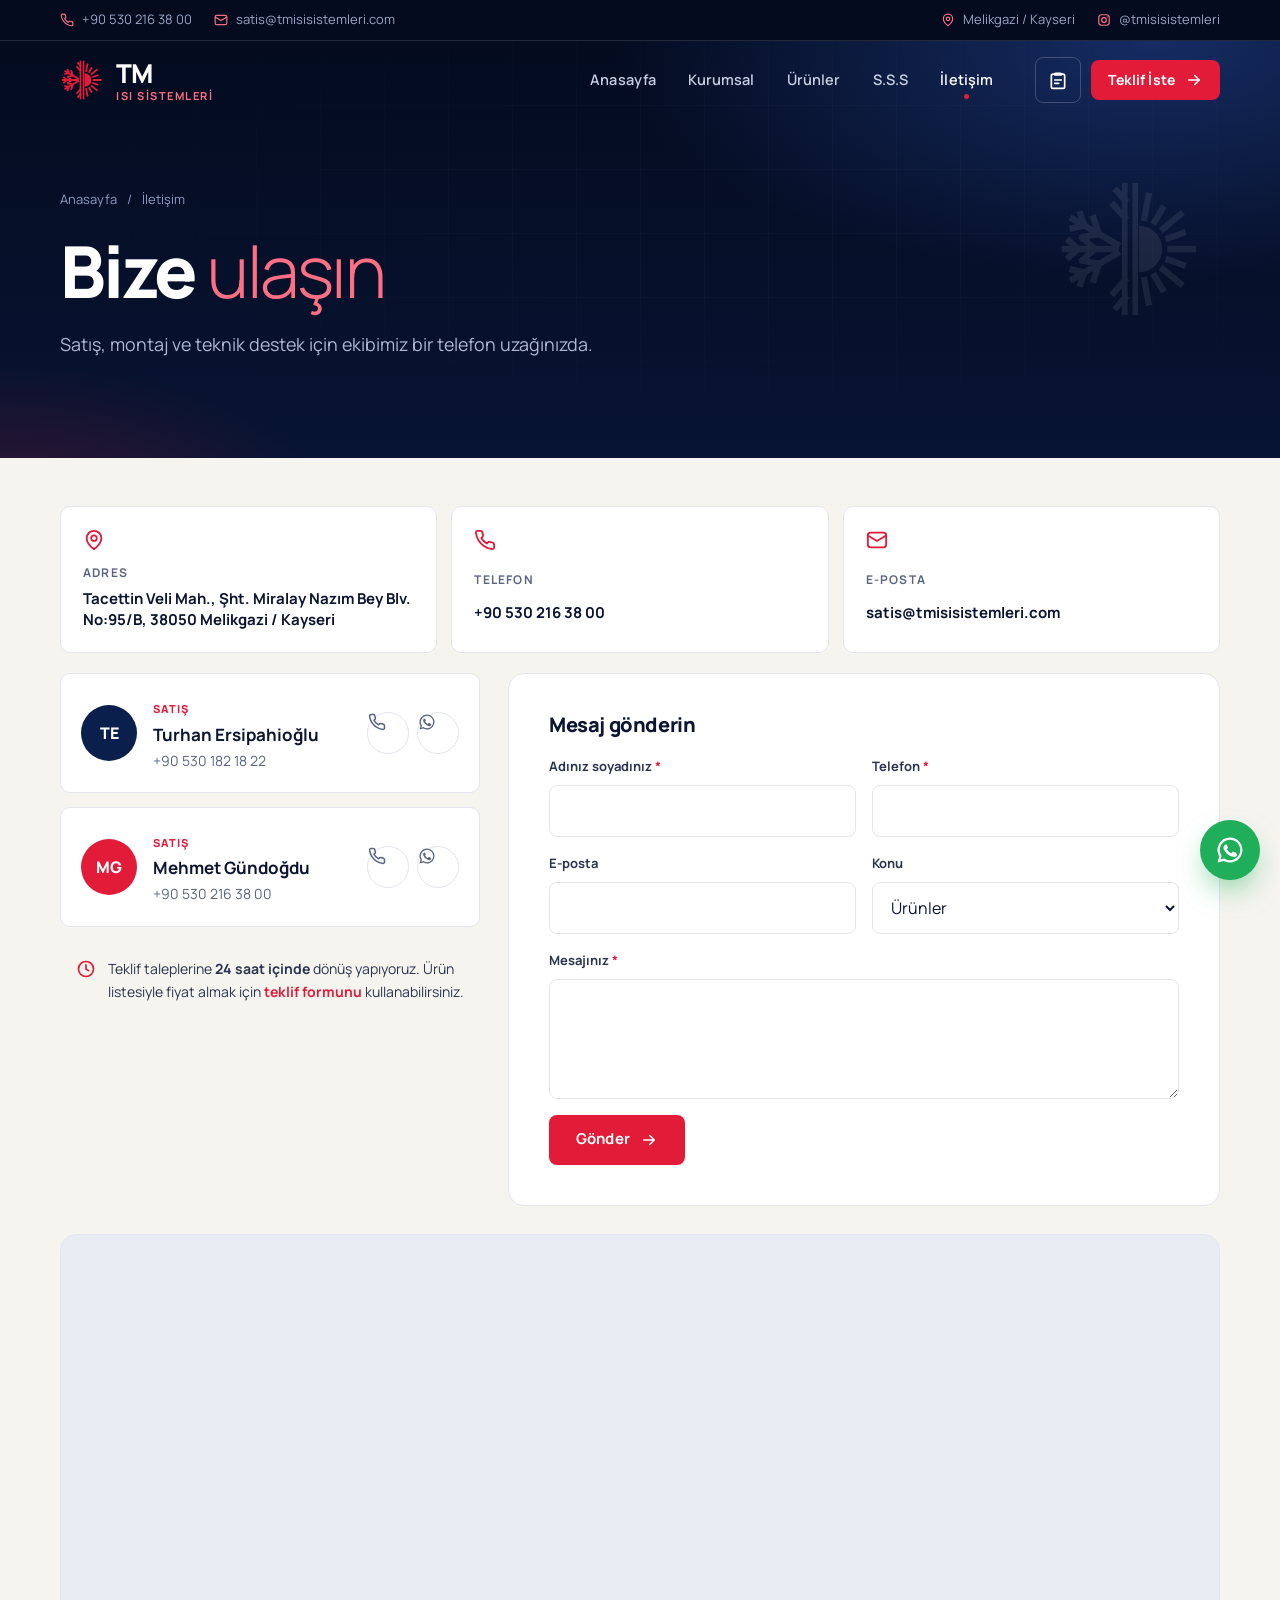
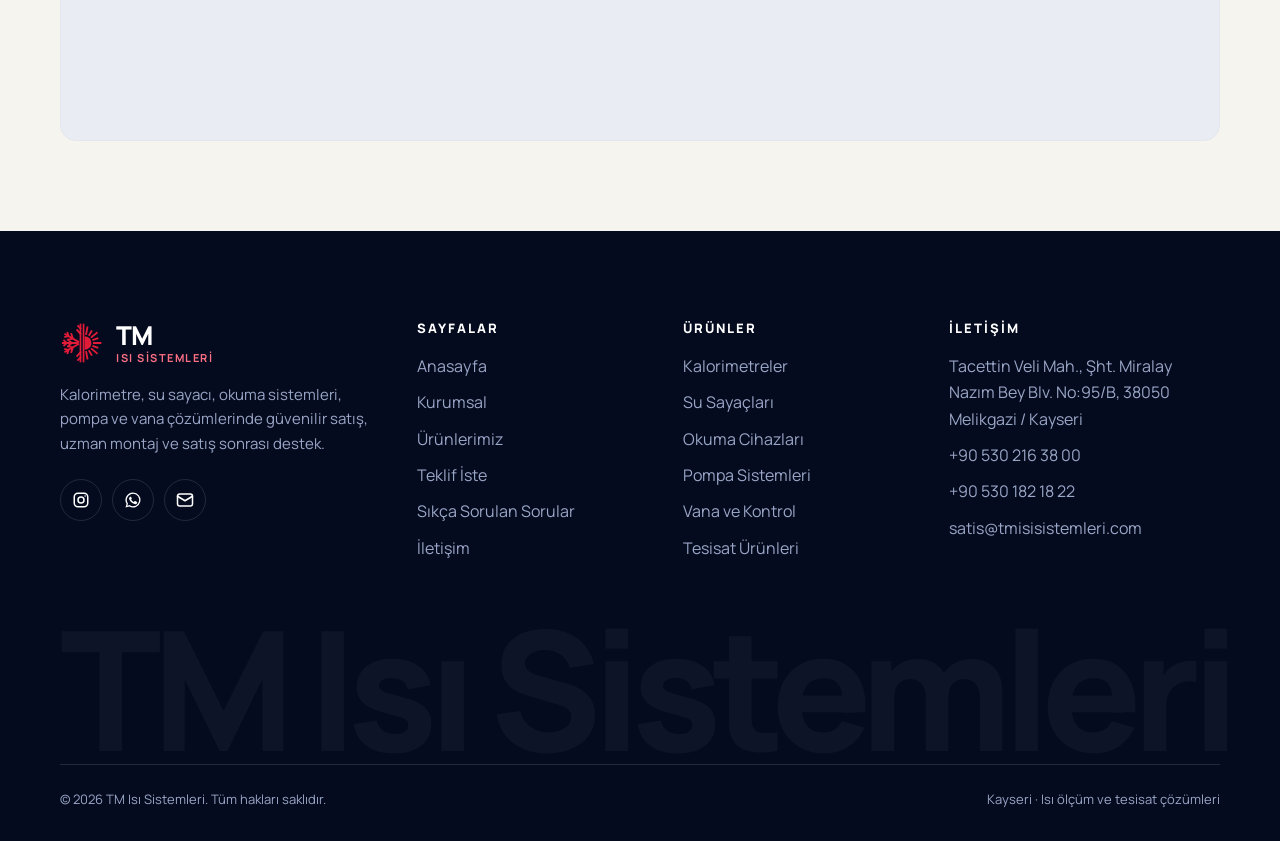
==== iletisim.html @ ef0e56c4 "TM Isı Sistemleri demo sitesi Co-Authored-By: Claude Opus 5.5 <noreply@anthropic.com>" ====
<!doctype html>
<html lang="tr">
<head>
<meta charset="utf-8">
<meta name="viewport" content="width=device-width, initial-scale=1, viewport-fit=cover">
<title>İletişim — TM Isı Sistemleri | Melikgazi, Kayseri</title>
<meta name="description" content="TM Isı Sistemleri iletişim: Tacettin Veli Mah., Şht. Miralay Nazım Bey Blv. No:95/B Melikgazi/Kayseri · +90 530 216 38 00 · satis@tmisisistemleri.com">
<meta name="theme-color" content="#071433">
<meta property="og:title" content="İletişim — TM Isı Sistemleri | Melikgazi, Kayseri">
<meta property="og:description" content="TM Isı Sistemleri iletişim: Tacettin Veli Mah., Şht. Miralay Nazım Bey Blv. No:95/B Melikgazi/Kayseri · +90 530 216 38 00 · satis@tmisisistemleri.com">
<meta property="og:type" content="website">
<meta property="og:locale" content="tr_TR">
<link rel="icon" href="assets/img/favicon.svg" type="image/svg+xml">
<link rel="preconnect" href="https://fonts.googleapis.com">
<link rel="preconnect" href="https://fonts.gstatic.com" crossorigin>
<link href="https://fonts.googleapis.com/css2?family=JetBrains+Mono:wght@500;600&family=Manrope:wght@300;400;500;600;700;800&display=swap" rel="stylesheet">
<link rel="stylesheet" href="assets/css/style.css?v=1792790046">
<script>document.documentElement.classList.add('js');try{if(sessionStorage.getItem('tm_pt')&&!matchMedia('(prefers-reduced-motion: reduce)').matches){document.documentElement.classList.add('pt-enter')}sessionStorage.removeItem('tm_pt')}catch(e){}</script>
<script type="application/ld+json">{"@context":"https://schema.org","@type":"LocalBusiness","name":"TM Isı Sistemleri","image":"assets/img/favicon.svg","telephone":"+905302163800","email":"satis@tmisisistemleri.com","url":"https://kalorimetre.net","address":{"@type":"PostalAddress","streetAddress":"Tacettin Veli Mah., Şht. Miralay Nazım Bey Blv. No:95/B","addressLocality":"Melikgazi","addressRegion":"Kayseri","postalCode":"38050","addressCountry":"TR"},"sameAs":["https://www.instagram.com/tmisisistemleri/"]}</script>
</head>
<body data-page="iletisim">
<svg width="0" height="0" style="position:absolute" aria-hidden="true"><symbol id="i-mark" viewBox="0 0 100 100"><g fill="none" stroke="currentColor" stroke-width="4.2" stroke-linecap="square"><path d="M41.3 47.0L11.9 30.0 M29.2 40.0L25.8 29.5 M29.2 40.0L18.4 42.3 M19.5 34.4L17.0 26.8 M19.5 34.4L11.7 36.1 M40.5 50.0L6.5 50.0 M26.5 50.0L18.3 42.6 M26.5 50.0L18.3 57.4 M15.3 50.0L9.4 44.6 M15.3 50.0L9.4 55.4 M41.3 53.0L11.9 70.0 M29.2 60.0L18.4 57.7 M29.2 60.0L25.8 70.5 M19.5 65.6L11.7 63.9 M19.5 65.6L17.0 73.2 M46.5 29.0L39.1 20.8 M46.5 17.2L41.1 11.3 M46.5 71.0L39.1 79.2 M46.5 82.8L41.1 88.7"/><path class="sun-rays" d="M59.6 29.3L62.3 14.5 M66.5 31.8L71.5 23.2 M72.1 36.5L83.6 26.9 M75.7 42.8L85.1 39.4 M77.0 50.0L92.0 50.0 M75.7 57.2L85.1 60.6 M72.1 63.5L83.6 73.1 M66.5 68.2L71.5 76.8 M59.6 70.7L62.3 85.5"/></g><rect x="44.6" y="6" width="3.8" height="88" fill="currentColor"/><rect x="51.6" y="6" width="3.8" height="88" fill="currentColor"/><path d="M56 34.5a15.5 15.5 0 0 1 0 31z" fill="currentColor"/></symbol><symbol id="i-phone" viewBox="0 0 24 24"><path fill="none" stroke="currentColor" stroke-width="2" stroke-linecap="round" stroke-linejoin="round" d="M22 16.9v3a2 2 0 0 1-2.2 2 19.8 19.8 0 0 1-8.6-3.1 19.5 19.5 0 0 1-6-6A19.8 19.8 0 0 1 2.1 4.2 2 2 0 0 1 4.1 2h3a2 2 0 0 1 2 1.7c.1.9.4 1.8.7 2.7a2 2 0 0 1-.5 2.1L8 9.8a16 16 0 0 0 6 6l1.3-1.3a2 2 0 0 1 2.1-.4c.9.3 1.8.6 2.7.7a2 2 0 0 1 1.7 2z"/></symbol>
<symbol id="i-mail" viewBox="0 0 24 24"><g fill="none" stroke="currentColor" stroke-width="2" stroke-linecap="round" stroke-linejoin="round"><rect x="2" y="4" width="20" height="16" rx="3"/><path d="m22 7-10 6L2 7"/></g></symbol>
<symbol id="i-pin" viewBox="0 0 24 24"><g fill="none" stroke="currentColor" stroke-width="2" stroke-linecap="round" stroke-linejoin="round"><path d="M20 10c0 6-8 12-8 12S4 16 4 10a8 8 0 0 1 16 0z"/><circle cx="12" cy="10" r="3"/></g></symbol>
<symbol id="i-arrow" viewBox="0 0 24 24"><path fill="none" stroke="currentColor" stroke-width="2" stroke-linecap="round" stroke-linejoin="round" d="M5 12h14M13 6l6 6-6 6"/></symbol>
<symbol id="i-left" viewBox="0 0 24 24"><path fill="none" stroke="currentColor" stroke-width="2" stroke-linecap="round" stroke-linejoin="round" d="M19 12H5M11 6l-6 6 6 6"/></symbol>
<symbol id="i-plus" viewBox="0 0 24 24"><path fill="none" stroke="currentColor" stroke-width="2.4" stroke-linecap="round" d="M12 5v14M5 12h14"/></symbol>
<symbol id="i-check" viewBox="0 0 24 24"><path fill="none" stroke="currentColor" stroke-width="2.6" stroke-linecap="round" stroke-linejoin="round" d="M5 12.5l4.5 4.5L19 7.5"/></symbol>
<symbol id="i-menu" viewBox="0 0 24 24"><path fill="none" stroke="currentColor" stroke-width="2" stroke-linecap="round" d="M4 8h16M4 16h10"/></symbol>
<symbol id="i-close" viewBox="0 0 24 24"><path fill="none" stroke="currentColor" stroke-width="2.2" stroke-linecap="round" d="M6 6l12 12M18 6 6 18"/></symbol>
<symbol id="i-search" viewBox="0 0 24 24"><g fill="none" stroke="currentColor" stroke-width="2" stroke-linecap="round"><circle cx="11" cy="11" r="7"/><path d="m20 20-3.5-3.5"/></g></symbol>
<symbol id="i-filter" viewBox="0 0 24 24"><path fill="none" stroke="currentColor" stroke-width="2" stroke-linecap="round" d="M4 6h16M7 12h10M10 18h4"/></symbol>
<symbol id="i-list" viewBox="0 0 24 24"><g fill="none" stroke="currentColor" stroke-width="2" stroke-linecap="round" stroke-linejoin="round"><path d="M9 4h6a1 1 0 0 1 1 1v1H8V5a1 1 0 0 1 1-1z"/><path d="M16 5h2a2 2 0 0 1 2 2v13a2 2 0 0 1-2 2H6a2 2 0 0 1-2-2V7a2 2 0 0 1 2-2h2"/><path d="M8 12h8M8 16h5"/></g></symbol>
<symbol id="i-shield" viewBox="0 0 24 24"><g fill="none" stroke="currentColor" stroke-width="2" stroke-linecap="round" stroke-linejoin="round"><path d="M12 22s8-4 8-10V5l-8-3-8 3v7c0 6 8 10 8 10z"/><path d="m9 12 2 2 4-4"/></g></symbol>
<symbol id="i-tool" viewBox="0 0 24 24"><path fill="none" stroke="currentColor" stroke-width="2" stroke-linecap="round" stroke-linejoin="round" d="M14.7 6.3a1 1 0 0 0 0 1.4l1.6 1.6a1 1 0 0 0 1.4 0l3.8-3.8a6 6 0 0 1-7.9 7.9l-6.9 6.9a2.1 2.1 0 0 1-3-3l6.9-6.9a6 6 0 0 1 7.9-7.9z"/></symbol>
<symbol id="i-headset" viewBox="0 0 24 24"><g fill="none" stroke="currentColor" stroke-width="2" stroke-linecap="round" stroke-linejoin="round"><path d="M3 14v-2a9 9 0 0 1 18 0v2"/><path d="M21 15a2 2 0 0 1-2 2h-1v-6h1a2 2 0 0 1 2 2zM3 15a2 2 0 0 0 2 2h1v-6H5a2 2 0 0 0-2 2z"/><path d="M18 17v1a3 3 0 0 1-3 3h-3"/></g></symbol>
<symbol id="i-search-pin" viewBox="0 0 24 24"><g fill="none" stroke="currentColor" stroke-width="2" stroke-linecap="round" stroke-linejoin="round"><path d="M3 21V9l9-6 9 6v12"/><circle cx="12" cy="13" r="3"/><path d="m14.2 15.2 2.3 2.3"/></g></symbol>
<symbol id="i-doc" viewBox="0 0 24 24"><g fill="none" stroke="currentColor" stroke-width="2" stroke-linecap="round" stroke-linejoin="round"><path d="M14 2H6a2 2 0 0 0-2 2v16a2 2 0 0 0 2 2h12a2 2 0 0 0 2-2V8z"/><path d="M14 2v6h6M8 13h8M8 17h5"/></g></symbol>
<symbol id="i-gauge" viewBox="0 0 24 24"><g fill="none" stroke="currentColor" stroke-width="2" stroke-linecap="round"><path d="M12 14l4-4"/><path d="M3.3 19a10 10 0 1 1 17.4 0"/></g></symbol>
<symbol id="i-clock" viewBox="0 0 24 24"><g fill="none" stroke="currentColor" stroke-width="2" stroke-linecap="round"><circle cx="12" cy="12" r="9"/><path d="M12 7v5l3 2"/></g></symbol>
<symbol id="i-info" viewBox="0 0 24 24"><g fill="none" stroke="currentColor" stroke-width="2" stroke-linecap="round"><circle cx="12" cy="12" r="9"/><path d="M12 11v5M12 8h.01"/></g></symbol>
<symbol id="i-copy" viewBox="0 0 24 24"><g fill="none" stroke="currentColor" stroke-width="2" stroke-linecap="round" stroke-linejoin="round"><rect x="9" y="9" width="12" height="12" rx="2"/><path d="M5 15H4a1 1 0 0 1-1-1V4a1 1 0 0 1 1-1h10a1 1 0 0 1 1 1v1"/></g></symbol>
<symbol id="i-upload" viewBox="0 0 24 24"><path fill="none" stroke="currentColor" stroke-width="2" stroke-linecap="round" stroke-linejoin="round" d="M12 16V4M7 9l5-5 5 5M4 16v3a2 2 0 0 0 2 2h12a2 2 0 0 0 2-2v-3"/></symbol>
<symbol id="i-wa" viewBox="0 0 24 24"><path fill="currentColor" d="M12 2a10 10 0 0 0-8.6 15.1L2 22l5-1.3A10 10 0 1 0 12 2zm0 18.2c-1.5 0-3-.4-4.2-1.2l-.3-.2-3 .8.8-2.9-.2-.3A8.2 8.2 0 1 1 12 20.2zm4.5-6.1c-.2-.1-1.5-.7-1.7-.8-.2-.1-.4-.1-.6.1l-.8 1c-.1.2-.3.2-.5.1a6.7 6.7 0 0 1-3.3-2.9c-.3-.4.2-.4.7-1.4.1-.2 0-.3 0-.4l-.8-1.8c-.2-.5-.4-.4-.6-.4h-.5a1 1 0 0 0-.7.3c-.2.3-.9.9-.9 2.2s1 2.6 1.1 2.7c.1.2 1.9 2.9 4.6 4 1.7.7 2.4.8 3.2.7.5-.1 1.5-.6 1.8-1.2.2-.6.2-1.1.1-1.2l-.4-.2z"/></symbol>
<symbol id="i-ig" viewBox="0 0 24 24"><g fill="none" stroke="currentColor" stroke-width="2"><rect x="3" y="3" width="18" height="18" rx="5"/><circle cx="12" cy="12" r="4"/><circle cx="17.5" cy="6.5" r="1" fill="currentColor" stroke="none"/></g></symbol>
</svg>

<div class="pt" aria-hidden="true">
  <div class="pt__panel"></div>
  <div class="pt__stage">
    <div class="pt__logo">
      <div class="pt__mark"><svg class="pt__layer" style="--z:10"><use href="#i-mark"/></svg><svg class="pt__layer" style="--z:9"><use href="#i-mark"/></svg><svg class="pt__layer" style="--z:8"><use href="#i-mark"/></svg><svg class="pt__layer" style="--z:7"><use href="#i-mark"/></svg><svg class="pt__layer" style="--z:6"><use href="#i-mark"/></svg><svg class="pt__layer" style="--z:5"><use href="#i-mark"/></svg><svg class="pt__layer" style="--z:4"><use href="#i-mark"/></svg><svg class="pt__layer" style="--z:3"><use href="#i-mark"/></svg><svg class="pt__layer" style="--z:2"><use href="#i-mark"/></svg><svg class="pt__layer" style="--z:1"><use href="#i-mark"/></svg><svg class="pt__layer" style="--z:0"><use href="#i-mark"/></svg></div>
      <div class="pt__word"><span class="pt__tm">TM</span><span class="pt__sub">Isı Sistemleri</span></div>
    </div>
  </div>
</div>

<div class="topbar">
  <div class="wrap">
    <div class="topbar__l">
      <a href="tel:+905302163800"><svg><use href="#i-phone"/></svg>+90 530 216 38 00</a>
      <a href="mailto:satis@tmisisistemleri.com"><svg><use href="#i-mail"/></svg>satis@tmisisistemleri.com</a>
    </div>
    <div class="topbar__r">
      <a href="iletisim.html#harita"><svg><use href="#i-pin"/></svg>Melikgazi / Kayseri</a>
      <a href="https://www.instagram.com/tmisisistemleri/" target="_blank" rel="noopener"><svg><use href="#i-ig"/></svg>@tmisisistemleri</a>
    </div>
  </div>
</div>

<header class="header" id="top">
  <div class="wrap">
    <a class="brand" href="index.html" aria-label="TM Isı Sistemleri — Anasayfa">
      <svg class="brand__mark mark" style="color:#E11B38"><use href="#i-mark"/></svg>
      <span class="brand__txt"><span class="brand__tm">TM</span><span class="brand__sub">Isı Sistemleri</span></span>
    </a>
    <nav class="nav" aria-label="Ana menü">
      <a href="index.html" >Anasayfa</a>
      <a href="kurumsal.html" >Kurumsal</a>
      <a href="urunler.html" >Ürünler</a>
      <a href="sss.html" >S.S.S</a>
      <a href="iletisim.html" class="is-active" aria-current="page">İletişim</a>
    </nav>
    <div class="header__cta">
      <a class="cart-btn" href="teklif.html" aria-label="Teklif listesi"><svg><use href="#i-list"/></svg><span class="cart-btn__n" data-cart-n>0</span></a>
      <a class="btn btn--sm" href="teklif.html">Teklif İste <svg><use href="#i-arrow"/></svg></a>
      <button class="burger" type="button" aria-label="Menüyü aç" data-drawer-open><svg><use href="#i-menu"/></svg></button>
    </div>
  </div>
</header>

<div class="drawer" id="drawer" aria-hidden="true">
  <div class="drawer__top">
    <a class="brand" href="index.html"><svg class="brand__mark mark" style="color:#E11B38"><use href="#i-mark"/></svg><span class="brand__txt"><span class="brand__tm">TM</span><span class="brand__sub">Isı Sistemleri</span></span></a>
    <button class="burger" type="button" aria-label="Menüyü kapat" data-drawer-close><svg><use href="#i-close"/></svg></button>
  </div>
  <nav>
    <a href="index.html">Anasayfa <span>01</span></a>
    <a href="kurumsal.html">Kurumsal <span>02</span></a>
    <a href="urunler.html">Ürünler <span>03</span></a>
    <a href="teklif.html">Teklif İste <span>04</span></a>
    <a href="sss.html">S.S.S <span>05</span></a>
    <a href="iletisim.html">İletişim <span>06</span></a>
  </nav>
  <div class="drawer__foot">
    <a class="btn" href="tel:+905302163800"><svg><use href="#i-phone"/></svg> 0530 216 38 00</a>
    <a class="btn btn--wa" href="https://wa.me/905302163800" target="_blank" rel="noopener"><svg><use href="#i-wa"/></svg> WhatsApp</a>
  </div>
</div>

<main id="main">
<section class="page-hero">
  <div class="hero__grid-bg"></div>
  <svg class="page-hero__snow" aria-hidden="true"><use href="#i-mark"/></svg>
  <div class="wrap on-dark">
    <div class="crumbs"><a href="index.html">Anasayfa</a><span>/</span><span>İletişim</span></div>
    <h1 class="h-xl rv">Bize <span class="serif">ulaşın</span></h1>
    <p class="lead rv" style="--d:1">Satış, montaj ve teknik destek için ekibimiz bir telefon uzağınızda.</p>
  </div>
</section>

<section class="sec--tight sec--ivory" style="padding-top:48px">
  <div class="wrap">
    <div class="info-tiles">
      <a class="tile rv" href="#harita"><svg><use href="#i-pin"/></svg><small>Adres</small><b>Tacettin Veli Mah., Şht. Miralay Nazım Bey Blv. No:95/B, 38050 Melikgazi / Kayseri</b></a>
      <a class="tile rv" style="--d:1" href="tel:+905302163800"><svg><use href="#i-phone"/></svg><small>Telefon</small><b>+90 530 216 38 00</b></a>
      <a class="tile rv" style="--d:2" href="mailto:satis@tmisisistemleri.com"><svg><use href="#i-mail"/></svg><small>E-posta</small><b>satis@tmisisistemleri.com</b></a>
    </div>

    <div class="contact">
      <div class="people">
        <div class="person rv">
          <span class="avatar">TE</span>
          <div><small>Satış</small><b>Turhan Ersipahioğlu</b><a href="tel:+905301821822">+90 530 182 18 22</a></div>
          <div class="acts"><a class="icon-btn" href="tel:+905301821822" aria-label="Ara"><svg><use href="#i-phone"/></svg></a><a class="icon-btn wa" href="https://wa.me/905301821822" target="_blank" rel="noopener" aria-label="WhatsApp"><svg><use href="#i-wa"/></svg></a></div>
        </div>
        <div class="person rv" style="--d:1">
          <span class="avatar" style="background:var(--red)">MG</span>
          <div><small>Satış</small><b>Mehmet Gündoğdu</b><a href="tel:+905302163800">+90 530 216 38 00</a></div>
          <div class="acts"><a class="icon-btn" href="tel:+905302163800" aria-label="Ara"><svg><use href="#i-phone"/></svg></a><a class="icon-btn wa" href="https://wa.me/905302163800" target="_blank" rel="noopener" aria-label="WhatsApp"><svg><use href="#i-wa"/></svg></a></div>
        </div>
        <div class="note rv" style="--d:2"><svg><use href="#i-clock"/></svg><span>Teklif taleplerine <b>24 saat içinde</b> dönüş yapıyoruz. Ürün listesiyle fiyat almak için <a href="teklif.html" style="color:var(--red);font-weight:700">teklif formunu</a> kullanabilirsiniz.</span></div>
      </div>

      <form class="panel rv" style="--d:1" id="contactForm" novalidate data-form="iletisim">
        <h3 style="margin-bottom:20px">Mesaj gönderin</h3>
        <input type="text" name="website" tabindex="-1" autocomplete="off" style="position:absolute;left:-9999px" aria-hidden="true">
        <div class="form-grid">
          <div class="field"><label for="c-ad">Adınız soyadınız <i>*</i></label><input id="c-ad" name="ad" required autocomplete="name"></div>
          <div class="field"><label for="c-tel">Telefon <i>*</i></label><input id="c-tel" name="telefon" type="tel" required autocomplete="tel"></div>
          <div class="field"><label for="c-mail">E-posta</label><input id="c-mail" name="eposta" type="email" autocomplete="email"></div>
          <div class="field"><label for="c-konu">Konu</label><select id="c-konu" name="konu"><option>Ürünler</option><option>Satış</option><option>Destek</option><option>Muhasebe</option><option>İnsan Kaynakları</option><option>Öneri</option><option>Şikayet</option></select></div>
          <div class="field full"><label for="c-msg">Mesajınız <i>*</i></label><textarea id="c-msg" name="mesaj" required></textarea></div>
          <div class="full"><button class="btn" type="submit">Gönder <svg><use href="#i-arrow"/></svg></button></div>
        </div>
      </form>
    </div>

    <div class="map rv" id="harita" style="margin-top:28px">
      <iframe title="TM Isı Sistemleri konumu" loading="lazy" referrerpolicy="no-referrer-when-downgrade" src="https://www.google.com/maps?q=%C5%9Eht.+Miralay+Naz%C4%B1m+Bey+Blv.+No:95,+Tacettin+Veli,+38050+Melikgazi%2FKayseri&output=embed"></iframe>
    </div>
  </div>
</section>

<div class="modal" id="sentModal" role="dialog" aria-modal="true" aria-labelledby="sent-title">
  <div class="modal__bg" data-close></div>
  <div class="modal__box" style="grid-template-columns:1fr;width:min(560px,100%)">
    <button class="modal__close" type="button" aria-label="Kapat" data-close><svg><use href="#i-close"/></svg></button>
    <div class="modal__body sent" data-sent-body></div>
  </div>
</div>
</main>

<footer class="footer">
  <div class="wrap">
    <div class="footer__grid">
      <div>
        <a class="brand" href="index.html"><svg class="brand__mark mark" style="color:#E11B38"><use href="#i-mark"/></svg><span class="brand__txt"><span class="brand__tm">TM</span><span class="brand__sub">Isı Sistemleri</span></span></a>
        <p>Kalorimetre, su sayacı, okuma sistemleri, pompa ve vana çözümlerinde güvenilir satış, uzman montaj ve satış sonrası destek.</p>
        <div class="socials">
          <a href="https://www.instagram.com/tmisisistemleri/" target="_blank" rel="noopener" aria-label="Instagram"><svg><use href="#i-ig"/></svg></a>
          <a href="https://wa.me/905302163800" target="_blank" rel="noopener" aria-label="WhatsApp"><svg><use href="#i-wa"/></svg></a>
          <a href="mailto:satis@tmisisistemleri.com" aria-label="E-posta"><svg><use href="#i-mail"/></svg></a>
        </div>
      </div>
      <div>
        <h4>Sayfalar</h4>
        <ul>
          <li><a href="index.html">Anasayfa</a></li>
          <li><a href="kurumsal.html">Kurumsal</a></li>
          <li><a href="urunler.html">Ürünlerimiz</a></li>
          <li><a href="teklif.html">Teklif İste</a></li>
          <li><a href="sss.html">Sıkça Sorulan Sorular</a></li>
          <li><a href="iletisim.html">İletişim</a></li>
        </ul>
      </div>
      <div>
        <h4>Ürünler</h4>
        <ul>
          <li><a href="urunler.html?kat=kalorimetre">Kalorimetreler</a></li>
          <li><a href="urunler.html?kat=su-sayaci">Su Sayaçları</a></li>
          <li><a href="urunler.html?kat=okuma">Okuma Cihazları</a></li>
          <li><a href="urunler.html?kat=pompa">Pompa Sistemleri</a></li>
          <li><a href="urunler.html?kat=vana">Vana ve Kontrol</a></li>
          <li><a href="urunler.html?kat=tesisat">Tesisat Ürünleri</a></li>
        </ul>
      </div>
      <div>
        <h4>İletişim</h4>
        <ul>
          <li>Tacettin Veli Mah., Şht. Miralay Nazım Bey Blv. No:95/B, 38050 Melikgazi / Kayseri</li>
          <li><a href="tel:+905302163800">+90 530 216 38 00</a></li>
          <li><a href="tel:+905301821822">+90 530 182 18 22</a></li>
          <li><a href="mailto:satis@tmisisistemleri.com">satis@tmisisistemleri.com</a></li>
        </ul>
      </div>
    </div>
    <div class="footer__big" aria-hidden="true">TM Isı Sistemleri</div>
    <div class="footer__bottom">
      <span>© <span data-year>2026</span> TM Isı Sistemleri. Tüm hakları saklıdır.</span>
      <span>Kayseri · Isı ölçüm ve tesisat çözümleri</span>
    </div>
  </div>
</footer>

<a class="wa-float" href="https://wa.me/905302163800?text=Merhaba%2C%20bilgi%20almak%20istiyorum." target="_blank" rel="noopener" aria-label="WhatsApp ile yazın"><svg><use href="#i-wa"/></svg></a>
<nav class="mbar" aria-label="Hızlı işlemler">
  <a href="tel:+905302163800"><svg><use href="#i-phone"/></svg><span>Ara</span></a>
  <a href="https://wa.me/905302163800?text=Merhaba%2C%20bilgi%20almak%20istiyorum." target="_blank" rel="noopener"><svg><use href="#i-wa"/></svg><span>WhatsApp</span></a>
  <a class="mbar__main" href="teklif.html"><svg><use href="#i-list"/></svg><span>Teklif İste</span><em data-cart-n>0</em></a>
</nav>
<div class="toast" role="status" aria-live="polite"><svg><use href="#i-check"/></svg><span></span></div>

<script src="assets/js/data.js?v=1792790046"></script>
<script src="assets/js/photos.js?v=1792790046"></script>
<script src="assets/js/illus.js?v=1792790046"></script>
<script src="assets/js/app.js?v=1792790046"></script>
</body>
</html>
---- assets/css/style.css ----
/* TM Isı Sistemleri — kurumsal site
   Palet Instagram kimliğinden: lacivert #13398C + kırmızı #E11B38 */
:root {
  --navy-950: #040B1F;
  --navy-900: #071433;
  --navy-800: #0B1F4D;
  --navy-700: #102B6B;
  --navy: #13398C;
  --navy-400: #2A54B5;
  --red: #E11B38;
  --red-600: #C3122C;
  --red-soft: #FDE8EC;
  --ivory: #F6F4EF;
  --paper: #FBFAF7;
  --white: #FFFFFF;
  --ink: #0B1430;
  --ink-2: #2A3350;
  --muted: #5B6582;
  --line: #E3E6EE;
  --line-dark: rgba(255, 255, 255, .12);
  --silver: #C9D1E3;
  --ok: #1F9D61;

  --f-sans: 'Manrope', system-ui, -apple-system, 'Segoe UI', sans-serif;
  --f-serif: 'Instrument Serif', Georgia, serif;
  --f-mono: 'JetBrains Mono', ui-monospace, monospace;

  --r-sm: 6px;
  --r: 10px;
  --r-lg: 16px;
  --shadow-sm: 0 1px 2px rgba(11, 20, 48, .06), 0 2px 8px rgba(11, 20, 48, .05);
  --shadow: 0 10px 30px -10px rgba(11, 20, 48, .18), 0 2px 6px rgba(11, 20, 48, .06);
  --shadow-lg: 0 30px 80px -24px rgba(7, 20, 51, .35);
  --ease: cubic-bezier(.2, .7, .2, 1);
  --wrap: 1240px;
  --gut: clamp(16px, 4vw, 40px);
}

*, *::before, *::after { box-sizing: border-box; }
html { scroll-behavior: smooth; -webkit-text-size-adjust: 100%; }
body {
  margin: 0;
  font-family: var(--f-sans);
  font-size: 16px;
  line-height: 1.65;
  color: var(--ink);
  background: var(--paper);
  -webkit-font-smoothing: antialiased;
  overflow-x: hidden;
}
img, svg { display: block; max-width: 100%; }
a { color: inherit; text-decoration: none; }
button { font: inherit; color: inherit; cursor: pointer; }
input, select, textarea { font: inherit; color: inherit; }
::selection { background: var(--red); color: #fff; }
:focus-visible { outline: 2px solid var(--red); outline-offset: 3px; border-radius: 6px; }

.wrap { width: 100%; max-width: var(--wrap); margin: 0 auto; padding: 0 var(--gut); }
.sr { position: absolute; width: 1px; height: 1px; overflow: hidden; clip: rect(0 0 0 0); }

/* ---------- tipografi ---------- */
h1, h2, h3, h4 { margin: 0; line-height: 1.1; letter-spacing: -.02em; font-weight: 800; }
.serif { font-family: var(--f-sans); font-weight: 300; font-style: normal; letter-spacing: -.035em; }
.eyebrow {
  display: inline-flex; align-items: center; gap: 10px;
  font-size: 12px; font-weight: 700; letter-spacing: .18em; text-transform: uppercase;
  color: var(--red);
}
.eyebrow::before { content: ""; width: 28px; height: 1.5px; background: currentColor; }
.on-dark .eyebrow { color: #FF6F84; }
.h-xl { font-size: clamp(38px, 5.6vw, 76px); letter-spacing: -.035em; }
.h-lg { font-size: clamp(30px, 3.8vw, 50px); letter-spacing: -.03em; }
.h-md { font-size: clamp(24px, 2.6vw, 34px); }
.lead { font-size: clamp(17px, 1.4vw, 19px); color: var(--muted); max-width: 60ch; }
.on-dark .lead { color: #AEB8D3; }
.h-lg .serif, .h-xl .serif { color: var(--red); }
.on-dark .h-lg .serif, .on-dark .h-xl .serif { color: #FF6F84; }

/* ---------- butonlar ---------- */
.btn {
  --bg: var(--red); --fg: #fff;
  display: inline-flex; align-items: center; justify-content: center; gap: 10px;
  min-height: 50px; padding: 0 26px; border-radius: 8px; border: 1.5px solid transparent;
  background: var(--bg); color: var(--fg); font-weight: 700; font-size: 15px; letter-spacing: .01em;
  transition: transform .35s var(--ease), box-shadow .35s var(--ease), background .25s, color .25s, border-color .25s;
  white-space: nowrap; position: relative; overflow: hidden; isolation: isolate;
}
.btn::after {
  content: ""; position: absolute; inset: 0; z-index: -1;
  background: linear-gradient(120deg, transparent 30%, rgba(255, 255, 255, .28) 50%, transparent 70%);
  transform: translateX(-120%); transition: transform .8s var(--ease);
}
.btn:hover { transform: translateY(-2px); box-shadow: 0 14px 30px -12px rgba(225, 27, 56, .55); }
.btn:hover::after { transform: translateX(120%); }
.btn svg { width: 18px; height: 18px; flex-shrink: 0; transition: transform .35s var(--ease); }
.btn:hover svg { transform: translateX(3px); }
.btn--ghost { --bg: transparent; --fg: var(--ink); border-color: var(--line); }
.btn--ghost:hover { border-color: var(--ink); box-shadow: none; }
.on-dark .btn--ghost { --fg: #fff; border-color: rgba(255, 255, 255, .25); }
.on-dark .btn--ghost:hover { border-color: #fff; background: rgba(255, 255, 255, .06); }
.btn--navy { --bg: var(--navy-800); }
.btn--navy:hover { box-shadow: 0 14px 30px -12px rgba(11, 31, 77, .6); }
.btn--wa { --bg: #1FAF5A; }
.btn--wa:hover { box-shadow: 0 14px 30px -12px rgba(31, 175, 90, .55); }
.btn--sm { min-height: 40px; padding: 0 16px; font-size: 14px; }
.btn--block { width: 100%; }

/* ---------- üst bar + header ---------- */
.topbar {
  background: var(--navy-950); color: #9AA6C6; font-size: 13px;
  border-bottom: 1px solid var(--line-dark);
}
.topbar .wrap { display: flex; align-items: center; justify-content: space-between; gap: 20px; min-height: 40px; }
.topbar a { display: inline-flex; align-items: center; gap: 8px; transition: color .2s; }
.topbar a:hover { color: #fff; }
.topbar svg { width: 14px; height: 14px; color: #FF6F84; }
.topbar__l, .topbar__r { display: flex; gap: 22px; align-items: center; }

.header {
  position: sticky; top: 0; z-index: 60;
  background: rgba(7, 20, 51, .0);
  transition: background .35s, box-shadow .35s, backdrop-filter .35s;
}
.header.is-solid {
  background: rgba(7, 20, 51, .86);
  backdrop-filter: saturate(160%) blur(14px); -webkit-backdrop-filter: saturate(160%) blur(14px);
  box-shadow: 0 1px 0 var(--line-dark);
}
.header .wrap { display: flex; align-items: center; gap: 28px; min-height: 78px; }
.brand { display: flex; align-items: center; gap: 12px; color: #fff; flex-shrink: 0; }
.brand__mark { width: 44px; height: 44px; }
.brand__txt { display: flex; flex-direction: column; line-height: 1; }
.brand__tm { font-weight: 900; font-size: 26px; letter-spacing: -.04em; }
.brand__sub { font-size: 11px; font-weight: 700; letter-spacing: .14em; text-transform: uppercase; color: #FF6F84; margin-top: 4px; }
.nav { display: flex; gap: 4px; margin-left: auto; }
.nav a {
  position: relative; padding: 10px 14px; border-radius: 999px; color: #C6CEE3; font-weight: 600; font-size: 15px;
  transition: color .2s, background .2s;
}
.nav a:hover { color: #fff; background: rgba(255, 255, 255, .06); }
.nav a.is-active { color: #fff; }
.nav a.is-active::after {
  content: ""; position: absolute; left: 50%; bottom: 3px; width: 5px; height: 5px; margin-left: -2.5px;
  border-radius: 50%; background: var(--red);
}
.header__cta { display: flex; gap: 10px; align-items: center; }
.cart-btn {
  position: relative; width: 46px; height: 46px; border-radius: 50%; display: grid; place-items: center;
  border: 1.5px solid rgba(255, 255, 255, .2); color: #fff; background: transparent; transition: border-color .2s, background .2s;
}
.cart-btn:hover { border-color: #fff; background: rgba(255, 255, 255, .06); }
.cart-btn svg { width: 20px; height: 20px; }
.cart-btn__n {
  position: absolute; top: -4px; right: -4px; min-width: 20px; height: 20px; padding: 0 5px; border-radius: 10px;
  background: var(--red); color: #fff; font-size: 11px; font-weight: 800; display: grid; place-items: center;
  transform: scale(0); transition: transform .35s var(--ease);
}
.cart-btn__n.has { transform: scale(1); }
.cart-btn.bump { animation: bump .5s var(--ease); }
@keyframes bump { 30% { transform: scale(1.18); } 60% { transform: scale(.94); } }
.burger { display: none; width: 46px; height: 46px; border-radius: 50%; border: 1.5px solid rgba(255, 255, 255, .2); background: none; color: #fff; place-items: center; }
.burger svg { width: 22px; height: 22px; }

/* mobil menü */
.drawer {
  position: fixed; inset: 0; z-index: 80; background: var(--navy-950); color: #fff;
  display: flex; flex-direction: column; padding: 22px var(--gut) 32px;
  transform: translateY(-100%); transition: transform .5s var(--ease); visibility: hidden;
}
.drawer.is-open { transform: none; visibility: visible; }
.drawer__top { display: flex; justify-content: space-between; align-items: center; }
.drawer nav { display: flex; flex-direction: column; margin-top: 36px; }
.drawer nav a {
  font-size: 30px; font-weight: 800; letter-spacing: -.02em; padding: 12px 0; border-bottom: 1px solid var(--line-dark);
  display: flex; justify-content: space-between; align-items: center;
}
.drawer nav a span { font-family: var(--f-mono); font-size: 12px; color: #FF6F84; font-weight: 500; }
.drawer__foot { margin-top: auto; display: grid; gap: 10px; }

/* ---------- hero ---------- */
.dark { background: var(--navy-900); color: #fff; }
.hero {
  position: relative; overflow: hidden; color: #fff;
  background:
    radial-gradient(1100px 600px at 85% 20%, rgba(42, 84, 181, .45), transparent 60%),
    radial-gradient(800px 500px at 10% 100%, rgba(225, 27, 56, .22), transparent 60%),
    linear-gradient(180deg, var(--navy-950), var(--navy-900) 60%, var(--navy-800));
  margin-top: -78px; padding-top: 78px;
}
.hero__grid-bg {
  position: absolute; inset: 0; opacity: .5; pointer-events: none;
  background-image: linear-gradient(rgba(255, 255, 255, .04) 1px, transparent 1px), linear-gradient(90deg, rgba(255, 255, 255, .04) 1px, transparent 1px);
  background-size: 64px 64px;
  mask-image: radial-gradient(ellipse at 60% 40%, #000 20%, transparent 70%);
}
.hero__pipes { position: absolute; inset: 0; width: 100%; height: 100%; pointer-events: none; opacity: .7; }
.hero__pipes path { fill: none; stroke-width: 1.5; }
.hero__pipes .p-base { stroke: rgba(255, 255, 255, .06); stroke-width: 10; stroke-linecap: round; }
.hero__pipes .p-flow { stroke-dasharray: 2 18; stroke-linecap: round; stroke-width: 3; animation: flow 1.6s linear infinite; }
.hero .wrap { position: relative; display: grid; grid-template-columns: 1.05fr .95fr; gap: 40px; align-items: center; min-height: min(860px, 100svh); padding-top: 40px; padding-bottom: 80px; }
.hero h1 { margin: 22px 0 22px; }
.hero h1 .line { display: block; overflow: hidden; }
.hero h1 .line > span { display: inline-block; transform: translateY(105%); animation: rise 1s var(--ease) forwards; }
.hero h1 .line:nth-child(2) > span { animation-delay: .12s; }
.hero h1 .line:nth-child(3) > span { animation-delay: .24s; }
@keyframes rise { to { transform: none; } }
.hero__ctas { display: flex; gap: 12px; flex-wrap: wrap; margin-top: 34px; }
.hero__trust { display: flex; gap: 26px; flex-wrap: wrap; margin-top: 44px; padding-top: 28px; border-top: 1px solid var(--line-dark); }
.hero__trust div { display: flex; align-items: center; gap: 12px; font-size: 14px; color: #C6CEE3; line-height: 1.3; }
.hero__trust b { display: block; color: #fff; font-size: 15px; }
.hero__trust .ic { width: 42px; height: 42px; border-radius: 12px; background: rgba(255, 255, 255, .06); border: 1px solid var(--line-dark); display: grid; place-items: center; color: #FF6F84; flex-shrink: 0; }
.hero__trust .ic svg { width: 20px; height: 20px; }

.hero__stage { position: relative; aspect-ratio: 1 / .92; }
.hero__orb {
  position: absolute; inset: 6%; border-radius: 50%;
  background: radial-gradient(circle at 50% 45%, rgba(255, 255, 255, .14), rgba(255, 255, 255, .02) 55%, transparent 70%);
  border: 1px solid rgba(255, 255, 255, .08);
}
.hero__orb::before, .hero__orb::after {
  content: ""; position: absolute; inset: -8%; border-radius: 50%; border: 1px dashed rgba(255, 255, 255, .12);
  animation: spin 60s linear infinite;
}
.hero__orb::after { inset: 10%; border-style: solid; border-color: rgba(255, 255, 255, .06); animation-duration: 90s; animation-direction: reverse; }
.hero__device { position: absolute; inset: 8% 4% 4%; filter: drop-shadow(0 40px 60px rgba(0, 0, 0, .45)); animation: float 7s ease-in-out infinite; }
.hero__device .tm-art { width: 100%; height: 100%; }
@keyframes float { 50% { transform: translateY(-14px); } }
.chip {
  position: absolute; z-index: 2; display: flex; align-items: center; gap: 12px;
  background: rgba(255, 255, 255, .08); border: 1px solid rgba(255, 255, 255, .14);
  backdrop-filter: blur(14px); -webkit-backdrop-filter: blur(14px);
  border-radius: 16px; padding: 12px 16px; color: #fff; box-shadow: 0 20px 40px -20px rgba(0, 0, 0, .5);
  animation: chipIn 1s var(--ease) both, float 6s ease-in-out infinite;
}
.chip small { display: block; color: #AEB8D3; font-size: 11px; letter-spacing: .08em; text-transform: uppercase; font-weight: 700; }
.chip b { font-family: var(--f-mono); font-size: 18px; font-weight: 600; }
.chip .dot { width: 10px; height: 10px; border-radius: 50%; background: #57E39A; box-shadow: 0 0 0 0 rgba(87, 227, 154, .6); animation: pulse 2s infinite; }
.chip--a { top: 8%; left: -2%; animation-delay: .5s, 0s; }
.chip--b { bottom: 14%; right: -4%; animation-delay: .8s, 1.5s; }
.chip--c { bottom: 2%; left: 6%; animation-delay: 1.1s, 3s; }
.chip .t-hot { color: #FF8193; } .chip .t-cold { color: #8FB4FF; }
@keyframes chipIn { from { opacity: 0; transform: translateY(20px) scale(.96); } }
@keyframes pulse { 70% { box-shadow: 0 0 0 10px rgba(87, 227, 154, 0); } 100% { box-shadow: 0 0 0 0 rgba(87, 227, 154, 0); } }

.scroll-cue { position: absolute; left: 50%; bottom: 22px; transform: translateX(-50%); width: 26px; height: 42px; border: 1.5px solid rgba(255, 255, 255, .3); border-radius: 14px; }
.scroll-cue::after { content: ""; position: absolute; left: 50%; top: 8px; width: 4px; height: 8px; margin-left: -2px; border-radius: 2px; background: #fff; animation: cue 1.8s var(--ease) infinite; }
@keyframes cue { 60% { transform: translateY(12px); opacity: 0; } 100% { opacity: 0; } }

/* sayfa başlığı (iç sayfalar) */
.page-hero {
  position: relative; overflow: hidden; color: #fff; margin-top: -78px; padding: calc(78px + 70px) 0 80px;
  background:
    radial-gradient(900px 400px at 90% 0%, rgba(42, 84, 181, .45), transparent 60%),
    radial-gradient(600px 300px at 0% 120%, rgba(225, 27, 56, .25), transparent 60%),
    linear-gradient(180deg, var(--navy-950), var(--navy-900));
}
.page-hero .hero__grid-bg { opacity: .6; }
.page-hero .wrap { position: relative; }
.crumbs { display: flex; gap: 10px; font-size: 13px; color: #8E9AC0; margin-bottom: 22px; }
.crumbs a:hover { color: #fff; }
.page-hero h1 { margin-bottom: 18px; }
.page-hero__snow { position: absolute; right: -60px; top: 50%; width: 420px; transform: translateY(-50%); opacity: .08; color: #fff; animation: spin 120s linear infinite; }

/* ---------- bölümler ---------- */
section { position: relative; }
.sec { padding: clamp(80px, 10vw, 140px) 0; }
.sec--tight { padding: clamp(56px, 7vw, 96px) 0; }
.sec--ivory { background: var(--ivory); }
.sec-head { display: flex; justify-content: space-between; align-items: end; gap: 40px; margin-bottom: clamp(36px, 5vw, 64px); flex-wrap: wrap; }
.sec-head h2 { margin-top: 14px; max-width: 18ch; }
.sec-head .lead { margin: 0; }

/* marka şeridi */
.marquee { background: var(--white); border-bottom: 1px solid var(--line); overflow: hidden; padding: 26px 0; position: relative; }
.marquee::before, .marquee::after { content: ""; position: absolute; top: 0; bottom: 0; width: 120px; z-index: 2; pointer-events: none; }
.marquee::before { left: 0; background: linear-gradient(90deg, #fff, transparent); }
.marquee::after { right: 0; background: linear-gradient(-90deg, #fff, transparent); }
.marquee__track { display: flex; gap: 64px; width: max-content; animation: marquee 50s linear infinite; }
.marquee:hover .marquee__track { animation-play-state: paused; }
.marquee__item { font-weight: 800; font-size: 22px; letter-spacing: -.01em; color: #A3ABBF; white-space: nowrap; display: flex; align-items: center; gap: 64px; transition: color .2s; }
.marquee__item:hover { color: var(--navy); }
.marquee__item::after { content: ""; width: 6px; height: 6px; border-radius: 50%; background: var(--red); opacity: .5; }
@keyframes marquee { to { transform: translateX(-50%); } }

/* kategori kartları */
.cats { display: grid; grid-template-columns: repeat(3, 1fr); gap: 20px; }
.cat {
  position: relative; display: flex; flex-direction: column; border-radius: var(--r-lg); overflow: hidden;
  background: var(--white); border: 1px solid var(--line); min-height: 420px;
  transition: transform .6s var(--ease), box-shadow .6s var(--ease), border-color .3s;
}
.cat:hover { transform: translateY(-3px); box-shadow: var(--shadow-lg); border-color: transparent; }
.cat__art { position: relative; flex: 1; display: grid; place-items: center; padding: 30px 30px 0; background: linear-gradient(180deg, #F4F6FA, #fff); overflow: hidden; }
.cat__art::before { content: ""; position: absolute; width: 70%; aspect-ratio: 1; border-radius: 50%; background: radial-gradient(circle, rgba(42, 84, 181, .12), transparent 70%); transition: transform .8s var(--ease); }
.cat:hover .cat__art::before { transform: scale(1.25); }
.cat__art .tm-art { position: relative; width: 82%; transition: transform .8s var(--ease); }
.cat:hover .cat__art .tm-art { transform: scale(1.06) translateY(-4px); }
.cat__body { padding: 24px 28px 28px; display: flex; align-items: end; justify-content: space-between; gap: 16px; }
.cat__n { font-family: var(--f-mono); font-size: 12px; color: var(--red); letter-spacing: .1em; }
.cat h3 { font-size: 24px; margin: 6px 0 6px; }
.cat p { margin: 0; color: var(--muted); font-size: 14px; line-height: 1.5; }
.cat__go { width: 48px; height: 48px; flex-shrink: 0; border-radius: 50%; display: grid; place-items: center; background: var(--ivory); transition: background .3s, color .3s, transform .5s var(--ease); }
.cat__go svg { width: 20px; height: 20px; }
.cat:hover .cat__go { background: var(--red); color: #fff; }
.cat--feature { grid-row: span 2; background: var(--navy-900); color: #fff; border-color: transparent; }
.cat--feature .cat__art { background: radial-gradient(circle at 50% 40%, rgba(42, 84, 181, .5), transparent 70%), var(--navy-900); }
.cat--feature .cat__art::before { background: radial-gradient(circle, rgba(225, 27, 56, .25), transparent 70%); }
.cat--feature p { color: #AEB8D3; }
.cat--feature .cat__go { background: rgba(255, 255, 255, .08); color: #fff; }
.cat--feature h3 { font-size: 32px; }

/* kalorimetre açıklama */
.explain { display: grid; grid-template-columns: .9fr 1.1fr; gap: clamp(32px, 6vw, 90px); align-items: center; }
.diagram { background: var(--navy-900); border-radius: var(--r-lg); padding: clamp(20px, 3vw, 36px); color: #fff; position: relative; overflow: hidden; box-shadow: var(--shadow-lg); }
.diagram svg { width: 100%; height: auto; }
.diagram .readout { display: grid; grid-template-columns: repeat(3, 1fr); gap: 10px; margin-top: 18px; }
.diagram .readout div { background: rgba(255, 255, 255, .05); border: 1px solid var(--line-dark); border-radius: 14px; padding: 12px 14px; }
.diagram .readout small { display: block; font-size: 11px; color: #8E9AC0; letter-spacing: .1em; text-transform: uppercase; font-weight: 700; }
.diagram .readout b { font-family: var(--f-mono); font-size: clamp(16px, 2vw, 22px); font-weight: 600; }
.formula { display: inline-flex; align-items: center; gap: 10px; margin: 26px 0 8px; padding: 14px 20px; border-radius: 14px; background: var(--white); border: 1px solid var(--line); font-family: var(--f-mono); font-size: 15px; }
.formula b { color: var(--red); }
.bullets { list-style: none; padding: 0; margin: 28px 0 0; display: grid; gap: 14px; }
.bullets li { display: flex; gap: 14px; align-items: flex-start; }
.bullets li::before { content: ""; flex-shrink: 0; width: 22px; height: 22px; margin-top: 2px; border-radius: 50%; background: var(--red-soft) url("data:image/svg+xml,%3Csvg xmlns='http://www.w3.org/2000/svg' viewBox='0 0 24 24' fill='none' stroke='%23E11B38' stroke-width='3' stroke-linecap='round' stroke-linejoin='round'%3E%3Cpath d='M5 12l5 5L20 7'/%3E%3C/svg%3E") center/12px no-repeat; }
.bullets b { display: block; }
.bullets span { color: var(--muted); font-size: 15px; }

/* süreç */
.steps { display: grid; grid-template-columns: repeat(4, 1fr); gap: 0; counter-reset: s; position: relative; }
.steps::before { content: ""; position: absolute; top: 34px; left: 34px; right: 34px; height: 2px; background: var(--line-dark); }
.steps .bar { position: absolute; top: 34px; left: 34px; height: 2px; width: 0; background: linear-gradient(90deg, var(--red), #FF6F84); transition: width 2.4s var(--ease); }
.steps.is-in .bar { width: calc(100% - 68px); }
.step { position: relative; padding-right: 28px; }
.step__n { width: 68px; height: 68px; border-radius: 50%; display: grid; place-items: center; background: var(--navy-800); border: 1px solid var(--line-dark); color: #fff; position: relative; z-index: 1; transition: background .4s, border-color .4s; }
.step__n svg { width: 26px; height: 26px; }
.steps.is-in .step__n { background: var(--red); border-color: var(--red); transition-delay: calc(var(--i) * .55s); }
.step h3 { font-size: 20px; margin: 26px 0 8px; }
.step p { color: #AEB8D3; font-size: 15px; margin: 0; }
.step small { font-family: var(--f-mono); color: #FF6F84; font-size: 12px; letter-spacing: .1em; }

/* sayaçlar */
.stats { display: grid; grid-template-columns: repeat(4, 1fr); border-top: 1px solid var(--line); border-bottom: 1px solid var(--line); }
.stat { padding: 40px 28px; border-right: 1px solid var(--line); }
.stat:last-child { border-right: 0; }
.stat b { display: block; font-size: clamp(44px, 5vw, 72px); font-weight: 800; letter-spacing: -.04em; line-height: 1; }
.stat b sup { font-size: .45em; color: var(--red); vertical-align: super; margin-left: 2px; }
.stat > span { display: block; margin-top: 10px; color: var(--muted); font-size: 15px; }

/* ürün kartı */
.grid { display: grid; grid-template-columns: repeat(auto-fill, minmax(250px, 1fr)); gap: 18px; }
.card {
  position: relative; display: flex; flex-direction: column; background: var(--white); border: 1px solid var(--line);
  border-radius: var(--r); overflow: hidden; cursor: pointer; text-align: left; padding: 0;
  transition: transform .5s var(--ease), box-shadow .5s var(--ease), border-color .3s;
}
.card:hover { transform: translateY(-3px); box-shadow: var(--shadow); border-color: transparent; }
.card__art { position: relative; aspect-ratio: 6 / 5; display: grid; place-items: center; background: linear-gradient(180deg, #F4F6FA, #FBFCFE); overflow: hidden; }
.card__art::after { content: ""; position: absolute; inset: auto 0 0; height: 40%; background: linear-gradient(0deg, rgba(244, 246, 250, .9), transparent); opacity: 0; transition: opacity .3s; }
.card__art .tm-art, .card__art img { width: 84%; height: 84%; object-fit: contain; transition: transform .7s var(--ease); }
.card:hover .card__art .tm-art, .card:hover .card__art img { transform: scale(1.04); }
.card__tag { position: absolute; top: 12px; left: 12px; z-index: 1; font-size: 11px; font-weight: 800; letter-spacing: .08em; text-transform: uppercase; padding: 5px 10px; border-radius: 999px; background: #fff; color: var(--navy); box-shadow: var(--shadow-sm); }
.card__add {
  position: absolute; top: 10px; right: 10px; z-index: 2; width: 38px; height: 38px; border-radius: 50%;
  border: 0; background: var(--navy-800); color: #fff; display: grid; place-items: center;
  transform: scale(.6); opacity: 0; transition: transform .4s var(--ease), opacity .3s, background .2s;
}
.card__add svg { width: 18px; height: 18px; }
.card:hover .card__add, .card__add.is-on, .card:focus-within .card__add { transform: none; opacity: 1; }
.card__add.is-on { background: var(--ok); }
.card__body { padding: 16px 18px 18px; border-top: 1px solid var(--line); flex: 1; display: flex; flex-direction: column; }
.card__brand { font-size: 12px; font-weight: 800; color: var(--red); letter-spacing: .08em; text-transform: uppercase; }
.card__t { font-weight: 700; font-size: 16px; line-height: 1.35; margin-top: 4px; }
.card__meta { margin-top: auto; padding-top: 12px; font-size: 13px; color: var(--muted); display: flex; justify-content: space-between; align-items: center; }
.card__meta svg { width: 16px; height: 16px; transition: transform .3s var(--ease); }
.card:hover .card__meta svg { transform: translateX(4px); color: var(--red); }

/* yatay vitrin */
.rail { display: grid; grid-auto-flow: column; grid-auto-columns: minmax(270px, 1fr); gap: 18px; overflow-x: auto; scroll-snap-type: x mandatory; padding: 4px 4px 20px; margin: 0 -4px; scrollbar-width: thin; }
.rail > * { scroll-snap-align: start; }
.rail-nav { display: flex; gap: 10px; }
.rail-nav button { width: 50px; height: 50px; border-radius: 50%; border: 1.5px solid var(--line); background: #fff; display: grid; place-items: center; transition: border-color .2s, background .2s, color .2s; }
.rail-nav button:hover { border-color: var(--ink); background: var(--ink); color: #fff; }
.rail-nav svg { width: 20px; height: 20px; }

/* CTA bandı */
.cta-band { position: relative; overflow: hidden; border-radius: var(--r-lg); padding: clamp(36px, 6vw, 72px); color: #fff; background: radial-gradient(700px 300px at 100% 0%, rgba(255, 255, 255, .18), transparent 60%), linear-gradient(120deg, var(--red-600), var(--red) 55%, #F04A62); display: grid; grid-template-columns: 1.3fr .7fr; gap: 30px; align-items: center; }
.cta-band h2 { font-size: clamp(30px, 4vw, 52px); }
.cta-band p { color: rgba(255, 255, 255, .85); margin: 16px 0 0; max-width: 52ch; }
.cta-band .acts { display: grid; gap: 12px; justify-items: stretch; }
.cta-band .btn { --bg: #fff; --fg: var(--red-600); }
.cta-band .btn--ghost { --bg: transparent; --fg: #fff; border-color: rgba(255, 255, 255, .45); }
.cta-band__snow { position: absolute; right: -80px; bottom: -120px; width: 380px; color: #fff; opacity: .12; animation: spin 80s linear infinite; }

/* SSS */
.faq { display: grid; gap: 12px; }
.faq details { background: var(--white); border: 1px solid var(--line); border-radius: var(--r); transition: box-shadow .3s, border-color .3s; }
.faq details[open] { box-shadow: var(--shadow); border-color: transparent; }
.faq summary { list-style: none; cursor: pointer; padding: 22px 26px; display: flex; justify-content: space-between; align-items: center; gap: 20px; font-weight: 700; font-size: 17px; }
.faq summary::-webkit-details-marker { display: none; }
.faq summary i { flex-shrink: 0; width: 34px; height: 34px; border-radius: 50%; background: var(--ivory); position: relative; transition: background .3s, transform .4s var(--ease); }
.faq summary i::before, .faq summary i::after { content: ""; position: absolute; left: 50%; top: 50%; width: 12px; height: 2px; margin: -1px 0 0 -6px; background: var(--ink); border-radius: 1px; transition: transform .4s var(--ease), background .3s; }
.faq summary i::after { transform: rotate(90deg); }
.faq details[open] summary i { background: var(--red); transform: rotate(180deg); }
.faq details[open] summary i::before, .faq details[open] summary i::after { background: #fff; }
.faq details[open] summary i::after { transform: rotate(0); }
.faq .ans { padding: 0 26px 24px; color: var(--muted); }
.faq .ans p { margin: 0 0 10px; }

/* ---------- katalog ---------- */
.catalog { display: grid; grid-template-columns: 280px 1fr; gap: 36px; align-items: start; }
.filters { position: sticky; top: 100px; display: grid; gap: 26px; }
.f-block h4 { font-size: 12px; letter-spacing: .14em; text-transform: uppercase; color: var(--muted); margin-bottom: 12px; font-weight: 800; }
.search { position: relative; }
.search input { width: 100%; height: 52px; border-radius: 14px; border: 1.5px solid var(--line); background: #fff; padding: 0 16px 0 46px; transition: border-color .2s, box-shadow .2s; }
.search input:focus { outline: none; border-color: var(--navy); box-shadow: 0 0 0 4px rgba(19, 57, 140, .1); }
.search svg { position: absolute; left: 16px; top: 50%; width: 18px; height: 18px; transform: translateY(-50%); color: var(--muted); }
.f-cats { display: grid; gap: 6px; }
.f-cat { display: flex; align-items: center; gap: 12px; padding: 10px 12px; border-radius: 12px; border: 1.5px solid transparent; background: none; text-align: left; font-weight: 600; transition: background .2s, border-color .2s; }
.f-cat:hover { background: #fff; }
.f-cat.is-on { background: #fff; border-color: var(--navy); color: var(--navy); }
.f-cat .ico { width: 38px; height: 34px; flex-shrink: 0; }
.f-cat .ico .tm-art { width: 100%; height: 100%; }
.f-cat em { margin-left: auto; font-style: normal; font-family: var(--f-mono); font-size: 12px; color: var(--muted); }
.f-brands { display: flex; flex-wrap: wrap; gap: 6px; }
.pill { padding: 7px 12px; border-radius: 999px; border: 1.5px solid var(--line); background: #fff; font-size: 13px; font-weight: 700; transition: all .2s; }
.pill:hover { border-color: var(--ink); }
.pill.is-on { background: var(--navy-800); border-color: var(--navy-800); color: #fff; }
.pill[hidden] { display: none; }
.cat-top { display: flex; justify-content: space-between; align-items: center; gap: 16px; margin-bottom: 22px; flex-wrap: wrap; }
.cat-top__n { color: var(--muted); }
.cat-top__n b { color: var(--ink); }
.chips { display: flex; gap: 8px; flex-wrap: wrap; }
.chips button { display: inline-flex; gap: 8px; align-items: center; padding: 6px 8px 6px 12px; border-radius: 999px; background: var(--red-soft); color: var(--red-600); border: 0; font-size: 13px; font-weight: 700; }
.chips button::after { content: "×"; font-size: 16px; line-height: 1; }
.empty { padding: 80px 20px; text-align: center; color: var(--muted); border: 1.5px dashed var(--line); border-radius: var(--r); display: none; }
.empty.is-on { display: block; }
.filter-toggle { display: none; }
.card.enter { animation: cardIn .7s var(--ease) both; }
@keyframes cardIn { from { opacity: 0; transform: translateY(24px) scale(.98); } }

/* modal */
.modal { position: fixed; inset: 0; z-index: 90; display: grid; place-items: center; padding: 20px; visibility: hidden; }
.modal.is-open { visibility: visible; }
.modal__bg { position: absolute; inset: 0; background: rgba(4, 11, 31, .6); backdrop-filter: blur(6px); opacity: 0; transition: opacity .4s; }
.modal.is-open .modal__bg { opacity: 1; }
.modal__box {
  position: relative; width: min(980px, 100%); max-height: calc(100svh - 40px); overflow: auto; background: #fff; border-radius: var(--r-lg);
  display: grid; grid-template-columns: 1fr 1fr; box-shadow: var(--shadow-lg);
  opacity: 0; transform: translateY(30px) scale(.97); transition: opacity .4s, transform .5s var(--ease);
}
.modal.is-open .modal__box { opacity: 1; transform: none; }
.modal__art { background: radial-gradient(circle at 50% 40%, #fff, #EEF2F8); display: grid; place-items: center; padding: 40px; min-height: 360px; position: relative; }
.modal__art .tm-art, .modal__art img { width: 100%; max-width: 420px; }
.modal__body { padding: 40px; display: flex; flex-direction: column; }
.modal__close { position: absolute; top: 14px; right: 14px; z-index: 3; width: 42px; height: 42px; border-radius: 50%; border: 0; background: var(--ivory); display: grid; place-items: center; transition: background .2s, transform .3s var(--ease); }
.modal__close:hover { background: var(--ink); color: #fff; transform: rotate(90deg); }
.modal__close svg { width: 18px; height: 18px; }
.modal h3 { font-size: clamp(24px, 2.6vw, 32px); margin: 8px 0 14px; }
.modal p { color: var(--muted); margin: 0 0 18px; }
.spec { list-style: none; padding: 0; margin: 0 0 24px; border-top: 1px solid var(--line); }
.spec li { display: flex; justify-content: space-between; gap: 16px; padding: 11px 0; border-bottom: 1px solid var(--line); font-size: 14px; }
.spec li span { color: var(--muted); }
.spec li b { text-align: right; }
.feat { display: flex; flex-wrap: wrap; gap: 8px; margin: 0 0 24px; padding: 0; list-style: none; }
.feat li { font-size: 13px; font-weight: 700; padding: 6px 12px; border-radius: 999px; background: var(--ivory); }
.modal__acts { margin-top: auto; display: grid; grid-template-columns: 1fr 1fr; gap: 10px; }

/* ---------- formlar ---------- */
.form-grid { display: grid; grid-template-columns: 1fr 1fr; gap: 16px; }
.form-grid .full { grid-column: 1 / -1; }
.field { display: grid; gap: 7px; }
.field label { font-size: 13px; font-weight: 700; color: var(--ink-2); }
.field label i { color: var(--red); font-style: normal; }
.field input, .field select, .field textarea {
  width: 100%; min-height: 52px; border-radius: 12px; border: 1.5px solid var(--line); background: #fff; padding: 12px 14px;
  transition: border-color .2s, box-shadow .2s;
}
.field textarea { min-height: 120px; resize: vertical; }
.field input:focus, .field select:focus, .field textarea:focus { outline: none; border-color: var(--navy); box-shadow: 0 0 0 4px rgba(19, 57, 140, .1); }
.field.err input, .field.err select { border-color: var(--red); }
.panel { background: #fff; border: 1px solid var(--line); border-radius: var(--r-lg); padding: clamp(22px, 3.4vw, 40px); }
.panel + .panel { margin-top: 20px; }
.panel h3 { font-size: 20px; display: flex; align-items: center; gap: 12px; margin-bottom: 22px; }
.panel h3 span { width: 30px; height: 30px; border-radius: 50%; background: var(--navy-800); color: #fff; font-size: 13px; display: grid; place-items: center; font-family: var(--f-mono); }
.quote-layout { display: grid; grid-template-columns: 1fr 380px; gap: 28px; align-items: start; }
.aside-sticky { position: sticky; top: 100px; display: grid; gap: 20px; }
.qlist { display: grid; gap: 10px; margin: 0 0 18px; }
.qitem { display: grid; grid-template-columns: 52px 1fr auto; gap: 12px; align-items: center; padding: 10px; border: 1px solid var(--line); border-radius: 14px; animation: cardIn .5s var(--ease) both; }
.qitem .ico { width: 52px; height: 44px; background: #F4F6FA; border-radius: 10px; display: grid; place-items: center; }
.qitem .ico .tm-art { width: 46px; }
.qitem b { display: block; font-size: 14px; line-height: 1.3; }
.qitem small { color: var(--muted); font-size: 12px; }
.qty { display: flex; align-items: center; border: 1.5px solid var(--line); border-radius: 999px; }
.qty button { width: 28px; height: 30px; border: 0; background: none; font-weight: 800; }
.qty input { width: 34px; border: 0; text-align: center; font-weight: 700; font-size: 14px; padding: 0; -moz-appearance: textfield; }
.qty input::-webkit-inner-spin-button { -webkit-appearance: none; }
.qitem .rm { border: 0; background: none; color: var(--muted); font-size: 12px; text-decoration: underline; grid-column: 2; justify-self: start; padding: 0; }
.qempty { padding: 24px; text-align: center; border: 1.5px dashed var(--line); border-radius: 14px; color: var(--muted); font-size: 14px; }
.note { display: flex; gap: 12px; padding: 16px; border-radius: 14px; background: var(--ivory); font-size: 14px; color: var(--ink-2); }
.note svg { width: 20px; height: 20px; flex-shrink: 0; color: var(--red); margin-top: 2px; }
.drop { border: 1.5px dashed var(--silver); border-radius: 14px; padding: 26px; text-align: center; color: var(--muted); font-size: 14px; transition: border-color .2s, background .2s; cursor: pointer; display: block; }
.drop:hover, .drop.is-over { border-color: var(--navy); background: #F4F6FA; }
.drop b { color: var(--ink); }
.toast { position: fixed; left: 50%; bottom: 26px; z-index: 100; transform: translate(-50%, calc(100% + 60px)); visibility: hidden; background: var(--ink); color: #fff; padding: 14px 20px; border-radius: 14px; font-weight: 600; font-size: 14px; display: flex; gap: 10px; align-items: center; box-shadow: var(--shadow-lg); transition: transform .5s var(--ease), visibility .5s; max-width: calc(100% - 32px); }
.toast.is-on { transform: translate(-50%, 0); visibility: visible; }
.toast svg { width: 18px; height: 18px; color: #57E39A; flex-shrink: 0; }
.sent { text-align: center; padding: 30px 10px; }
.sent .ok { width: 72px; height: 72px; margin: 0 auto 18px; border-radius: 50%; background: #E7F6EE; color: var(--ok); display: grid; place-items: center; }
.sent .ok svg { width: 34px; height: 34px; }

/* ---------- kurumsal ---------- */
.about { display: grid; grid-template-columns: 1fr 1fr; gap: clamp(32px, 6vw, 90px); align-items: center; }
.about__visual { position: relative; aspect-ratio: 1; border-radius: var(--r-lg); background: radial-gradient(circle at 50% 45%, #1A3C8F, var(--navy-950) 70%); overflow: hidden; display: grid; place-items: center; }
.about__visual .mark { width: 58%; color: var(--red); }
.about__visual .ring { position: absolute; inset: 12%; border-radius: 50%; border: 1px dashed rgba(255, 255, 255, .18); animation: spin 70s linear infinite; }
.about__visual .ring:nth-child(2) { inset: 4%; border-style: solid; border-color: rgba(255, 255, 255, .06); animation-direction: reverse; }
.about__visual .lbl { position: absolute; bottom: 26px; left: 26px; right: 26px; display: flex; justify-content: space-between; color: #AEB8D3; font-size: 12px; letter-spacing: .14em; text-transform: uppercase; font-weight: 700; }
.vm { display: grid; grid-template-columns: 1fr 1fr; gap: 20px; }
.vm article { padding: clamp(28px, 4vw, 48px); border-radius: var(--r-lg); background: var(--navy-800); color: #fff; position: relative; overflow: hidden; }
.vm article:nth-child(2) { background: #fff; color: var(--ink); border: 1px solid var(--line); }
.vm article:nth-child(2) p { color: var(--muted); }
.vm h3 { font-size: clamp(26px, 3vw, 36px); margin: 16px 0 14px; }
.vm p { color: #C6CEE3; margin: 0; }
.vm .big { position: absolute; right: -10px; top: -30px; font-size: 160px; font-weight: 900; letter-spacing: -.06em; opacity: .06; line-height: 1; }
.values { display: grid; grid-template-columns: repeat(2, 1fr); gap: 0; border-top: 1px solid var(--line); }
.value { padding: 32px 32px 32px 0; border-bottom: 1px solid var(--line); display: grid; grid-template-columns: 56px 1fr; gap: 20px; }
.value:nth-child(odd) { border-right: 1px solid var(--line); }
.value:nth-child(even) { padding-left: 32px; }
.value .n { font-family: var(--f-mono); color: var(--red); font-size: 14px; padding-top: 4px; }
.value h3 { font-size: 20px; margin-bottom: 8px; }
.value p { margin: 0; color: var(--muted); font-size: 15px; }

/* ---------- iletişim ---------- */
.contact { display: grid; grid-template-columns: 420px 1fr; gap: 28px; align-items: start; }
.people { display: grid; gap: 14px; }
.person { display: flex; gap: 16px; align-items: center; padding: 20px; background: #fff; border: 1px solid var(--line); border-radius: var(--r); transition: box-shadow .3s, transform .4s var(--ease); }
.person:hover { box-shadow: var(--shadow); transform: translateY(-2px); }
.avatar { width: 56px; height: 56px; border-radius: 50%; display: grid; place-items: center; background: var(--navy-800); color: #fff; font-weight: 800; flex-shrink: 0; }
.person small { color: var(--red); font-weight: 800; letter-spacing: .1em; text-transform: uppercase; font-size: 11px; }
.person b { display: block; font-size: 17px; }
.person a { color: var(--muted); font-size: 14px; display: block; }
.person a:hover { color: var(--navy); }
.person .acts { margin-left: auto; display: flex; gap: 8px; }
.icon-btn { width: 42px; height: 42px; border-radius: 50%; display: grid; place-items: center; border: 1.5px solid var(--line); transition: background .2s, border-color .2s, color .2s; }
.icon-btn:hover { background: var(--navy-800); border-color: var(--navy-800); color: #fff; }
.icon-btn.wa:hover { background: #1FAF5A; border-color: #1FAF5A; }
.icon-btn svg { width: 18px; height: 18px; }
.map { border-radius: var(--r-lg); overflow: hidden; border: 1px solid var(--line); aspect-ratio: 16 / 7; background: #E9EDF3; }
.map iframe { width: 100%; height: 100%; border: 0; filter: grayscale(.4) contrast(1.05); }
.info-tiles { display: grid; grid-template-columns: repeat(3, 1fr); gap: 14px; margin-bottom: 20px; }
.tile { padding: 22px; border-radius: var(--r); background: #fff; border: 1px solid var(--line); display: grid; gap: 6px; transition: border-color .2s, box-shadow .3s; }
.tile:hover { border-color: transparent; box-shadow: var(--shadow); }
.tile svg { width: 22px; height: 22px; color: var(--red); margin-bottom: 6px; }
.tile small { color: var(--muted); font-size: 12px; font-weight: 700; letter-spacing: .1em; text-transform: uppercase; }
.tile b { font-size: 15px; line-height: 1.4; }

/* ---------- footer ---------- */
.footer { background: var(--navy-950); color: #9AA6C6; padding: 90px 0 30px; position: relative; overflow: hidden; }
.footer__grid { display: grid; grid-template-columns: 1.4fr 1fr 1fr 1.2fr; gap: 40px; }
.footer h4 { color: #fff; font-size: 13px; letter-spacing: .16em; text-transform: uppercase; margin-bottom: 18px; }
.footer ul { list-style: none; margin: 0; padding: 0; display: grid; gap: 10px; }
.footer a:hover { color: #fff; }
.footer p { margin: 18px 0 0; max-width: 36ch; font-size: 15px; }
.footer__big { font-size: clamp(60px, 13vw, 200px); font-weight: 900; letter-spacing: -.06em; line-height: .8; color: rgba(255, 255, 255, .04); margin-top: 60px; white-space: nowrap; user-select: none; }
.footer__bottom { display: flex; justify-content: space-between; gap: 20px; flex-wrap: wrap; border-top: 1px solid var(--line-dark); padding-top: 24px; margin-top: 10px; font-size: 13px; }
.socials { display: flex; gap: 10px; margin-top: 22px; }
.socials a { width: 42px; height: 42px; border-radius: 50%; border: 1px solid var(--line-dark); display: grid; place-items: center; transition: background .2s, border-color .2s; }
.socials a:hover { background: var(--red); border-color: var(--red); }
.socials svg { width: 18px; height: 18px; color: #fff; }

.wa-float { position: fixed; right: 20px; bottom: 20px; z-index: 70; width: 60px; height: 60px; border-radius: 50%; background: #1FAF5A; color: #fff; display: grid; place-items: center; box-shadow: 0 14px 30px -8px rgba(31, 175, 90, .6); transition: transform .4s var(--ease); }
.wa-float:hover { transform: scale(1.08) rotate(-6deg); }
.wa-float svg { width: 30px; height: 30px; }
.wa-float::before { content: ""; position: absolute; inset: 0; border-radius: 50%; border: 2px solid #1FAF5A; animation: ring 2.4s var(--ease) infinite; }
@keyframes ring { to { transform: scale(1.6); opacity: 0; } }

/* ---------- reveal ---------- */
.js .rv { opacity: 0; transform: translateY(34px); transition: opacity 1s var(--ease), transform 1s var(--ease); transition-delay: calc(var(--d, 0) * 90ms); }
.js .rv.is-in { opacity: 1; transform: none; }
.js .rv-x { opacity: 0; transform: translateX(-30px); transition: opacity 1s var(--ease), transform 1s var(--ease); }
.js .rv-x.is-in { opacity: 1; transform: none; }

/* ---------- çizim animasyonları ---------- */
@keyframes spin { to { transform: rotate(360deg); } }
@keyframes flow { to { stroke-dashoffset: -40; } }
.tm-art .tm-spin { transform-box: fill-box; transform-origin: center; animation: spin 1.6s linear infinite; }
.tm-art .tm-spin.tm-slow { animation-duration: 6s; }
.tm-art .tm-spin.tm-slower { animation-duration: 30s; }
.tm-art .tm-flow { stroke-dasharray: 6 10; animation: flow 1.2s linear infinite; }
.tm-art .tm-wave { opacity: 0; animation: wave 1.8s ease-out infinite; }
@keyframes wave { 0% { opacity: 0; } 30% { opacity: .9; } 100% { opacity: 0; } }
.tm-art .tm-ping { opacity: 0; animation: wave 1.6s ease-out infinite; }
.tm-art .tm-blink { animation: blink 1.4s steps(2, jump-none) infinite; }
.tm-art .tm-blink.tm-slow { animation-duration: 2.6s; }
@keyframes blink { 50% { opacity: .15; } }
.tm-art .tm-needle { transform-box: view-box; transform-origin: 0 0; animation: needle 3.2s ease-in-out infinite; }
.tm-art .tm-needle.tm-wide { animation-name: needleWide; }
.tm-art .tm-needle.tm-slow { animation-duration: 5s; }
@keyframes needle { 0%, 100% { transform: rotate(-40deg); } 50% { transform: rotate(48deg); } }
@keyframes needleWide { 0%, 100% { transform: rotate(-110deg); } 60% { transform: rotate(70deg); } 75% { transform: rotate(58deg); } }
.tm-art .tm-turn { transform-box: view-box; transform-origin: 0 0; animation: turn 4s var(--ease) infinite; }
@keyframes turn { 0%, 20% { transform: rotate(0); } 50%, 70% { transform: rotate(90deg); } 100% { transform: rotate(0); } }
.tm-art .tm-bubble { animation: bubble 2.6s ease-in infinite; transform-box: fill-box; }
@keyframes bubble { 0% { transform: translateY(0); opacity: 0; } 20% { opacity: 1; } 100% { transform: translateY(-70px); opacity: 0; } }
.tm-art .tm-water { animation: water 3s ease-in-out infinite; }
@keyframes water { 50% { transform: translateX(-10px); } }
.tm-art .tm-heat { animation: heat 2.2s ease-out infinite; opacity: 0; }
@keyframes heat { 0% { transform: translateY(10px); opacity: 0; } 40% { opacity: .9; } 100% { transform: translateY(-10px); opacity: 0; } }
.tm-art .tm-bob { animation: bob 2.4s ease-in-out infinite; }
@keyframes bob { 50% { transform: translateY(8px); } }
.tm-art .tm-breathe { transform-box: fill-box; transform-origin: center bottom; animation: breathe 3.4s ease-in-out infinite; }
@keyframes breathe { 50% { transform: scale(1.025, 1.015); } }
.tm-art .tm-charge { animation: charge 2.4s ease-in-out infinite; }
@keyframes charge { 0%, 100% { opacity: .25; } 50% { opacity: 1; } }
.tm-art .tm-join { animation: join 3s var(--ease) infinite; }
@keyframes join { 0%, 15% { transform: translateX(18px); } 45%, 85% { transform: translateX(0); } 100% { transform: translateX(18px); } }
.tm-art .tm-arc { animation: arc 4s ease-in-out infinite; }
@keyframes arc { 50% { stroke-dasharray: 74 100; } }
.tm-art .tm-arrow { animation: flow 1s linear infinite; stroke-dasharray: 4 6; }
/* görünmeyen çizimleri durdur (performans) */
.anim-gate:not(.is-live) .tm-art * { animation-play-state: paused !important; }

/* logo işareti */
.mark .sun-rays { transform-box: fill-box; transform-origin: 0% 50%; animation: rays 6s ease-in-out infinite; }
@keyframes rays { 50% { transform: scale(1.06); opacity: .85; } }

/* ---------- responsive ---------- */
@media (max-width: 1100px) {
  .nav { display: none; }
  .burger { display: grid; }
  .header__cta .btn { display: none; }
  .header__cta { margin-left: auto; }
  .cats { grid-template-columns: 1fr 1fr; }
  .cat--feature { grid-row: auto; grid-column: 1 / -1; min-height: 380px; }
  .catalog { grid-template-columns: 1fr; }
  .filters { position: fixed; inset: auto 0 0 0; top: auto; z-index: 85; background: var(--paper); padding: 24px var(--gut) 30px; border-radius: 24px 24px 0 0; max-height: 82svh; overflow: auto; box-shadow: 0 -20px 60px rgba(4, 11, 31, .3); transform: translateY(105%); transition: transform .5s var(--ease); }
  .filters.is-open { transform: none; }
  .filter-toggle { display: inline-flex; }
  .quote-layout, .contact { grid-template-columns: 1fr; }
  .aside-sticky { position: static; }
  .footer__grid { grid-template-columns: 1fr 1fr; }
}
@media (max-width: 860px) {
  .topbar__l a:not(:first-child) { display: none; }
  .hero .wrap { grid-template-columns: 1fr; min-height: 0; padding-top: 30px; padding-bottom: 90px; gap: 10px; }
  .hero__stage { max-width: 460px; width: 100%; margin: 0 auto; }
  .chip { padding: 9px 12px; }
  .chip b { font-size: 15px; }
  .chip--a { left: 0; } .chip--b { right: 0; }
  .explain, .about, .cta-band { grid-template-columns: 1fr; }
  .steps { grid-template-columns: 1fr 1fr; row-gap: 40px; }
  .steps::before, .steps .bar { display: none; }
  .stats { grid-template-columns: 1fr 1fr; }
  .stat:nth-child(2) { border-right: 0; }
  .stat:nth-child(-n+2) { border-bottom: 1px solid var(--line); }
  .modal__box { grid-template-columns: 1fr; }
  .modal__art { min-height: 240px; padding: 24px; }
  .modal__art .tm-art { max-width: 280px; }
  .modal__body { padding: 26px; }
  .vm, .values { grid-template-columns: 1fr; }
  .value, .value:nth-child(even) { padding: 26px 0; border-right: 0 !important; }
  .info-tiles { grid-template-columns: 1fr; }
  .map { aspect-ratio: 4 / 3; }
}
@media (max-width: 600px) {
  .topbar__r { display: none; }
  .header .wrap { min-height: 68px; gap: 12px; }
  .hero, .page-hero { margin-top: -68px; }
  .hero { padding-top: 68px; }
  .page-hero { padding: calc(68px + 44px) 0 56px; }
  .brand__mark { width: 38px; height: 38px; }
  .brand__tm { font-size: 22px; }
  .brand__sub { font-size: 9.5px; }
  .cats { grid-template-columns: 1fr; }
  .cat { min-height: 340px; }
  .grid { grid-template-columns: 1fr 1fr; gap: 10px; }
  .card__body { padding: 12px; }
  .card__t { font-size: 14px; }
  .card__brand { font-size: 10.5px; }
  .card__meta { display: none; }
  .card__tag { display: none; }
  .card__add { opacity: 1; transform: none; width: 34px; height: 34px; }
  .form-grid { grid-template-columns: 1fr; }
  .steps { grid-template-columns: 1fr; }
  .stat { padding: 28px 16px; }
  .hero__trust { gap: 16px; }
  .footer__grid { grid-template-columns: 1fr; }
  .modal { padding: 0; align-items: end; }
  .modal__box { border-radius: 24px 24px 0 0; max-height: 92svh; }
  .modal__acts { grid-template-columns: 1fr; }
  .person { flex-wrap: wrap; }
  .person .acts { margin-left: 72px; }
  .wa-float { width: 54px; height: 54px; right: 14px; bottom: 14px; }
  .faq summary { padding: 18px 18px; font-size: 16px; }
  .faq .ans { padding: 0 18px 20px; }
  .diagram .readout { grid-template-columns: 1fr 1fr 1fr; gap: 6px; }
  .diagram .readout div { padding: 10px; }
}
@media (prefers-reduced-motion: reduce) {
  *, *::before, *::after { animation-duration: .001ms !important; animation-iteration-count: 1 !important; transition-duration: .001ms !important; }
  .js .rv, .js .rv-x { opacity: 1; transform: none; }
}

/* ---------- ek düzenler ---------- */
.split { display: grid; grid-template-columns: .8fr 1.2fr; gap: clamp(30px, 6vw, 90px); align-items: start; }
.faq-layout { display: grid; grid-template-columns: 280px 1fr; gap: 48px; align-items: start; }
.faq-aside { position: sticky; top: 110px; min-width: 0; }
.diagram .dflow { stroke-dasharray: 3 12; stroke-linecap: round; animation: flow 1.1s linear infinite; }
.diagram .flame { transform-box: fill-box; transform-origin: center bottom; animation: flame 1.4s ease-in-out infinite; }
.diagram .flame.f2 { animation-duration: .9s; }
@keyframes flame { 50% { transform: scale(.92, 1.08); } }
.diagram .heatwaves path { animation: heat 2.2s ease-out infinite; opacity: 0; }
.diagram .heatwaves path:nth-child(2) { animation-delay: .6s; }
.diagram .heatwaves path:nth-child(3) { animation-delay: 1.2s; }
@media (max-width: 860px) {
  .split, .faq-layout { grid-template-columns: 1fr; }
  .faq-aside { position: static; }
  .faq-aside .f-cats { display: flex; gap: 8px; overflow-x: auto; }
  .faq-aside .f-cat { white-space: nowrap; background: #fff; }
}
.cat--wide { grid-column: 1 / -1; flex-direction: row; min-height: 260px; }
.cat--wide .cat__art { padding: 24px; flex: 0 0 42%; }
.cat--wide .cat__art .tm-art { width: 64%; }
.cat--wide .cat__body { flex: 1; align-items: center; padding: 32px 40px; }
@media (max-width: 1100px) { .cat--wide { flex-direction: column; min-height: 420px; } .cat--wide .cat__art .tm-art { width: 82%; } .cat--wide .cat__body { padding: 24px 28px 28px; } }
@media (max-width: 600px) { .cat--wide { min-height: 340px; } }
/* gerçek ürün fotoğrafı: beyaz zemin kartın açık rengine karışsın */
.card__art img, .modal__art img, .qitem .ico img { mix-blend-mode: multiply; }
.modal__art img { max-height: 420px; object-fit: contain; }
.qitem .ico img { width: 44px; height: 40px; object-fit: contain; }

/* ---------- kurumsal ince ayar ---------- */
.eyebrow { letter-spacing: .22em; font-size: 11.5px; }
.eyebrow::before { width: 22px; }
.nav a { border-radius: 6px; font-size: 14.5px; letter-spacing: .01em; }
.cart-btn, .burger, .rail-nav button { border-radius: 8px; }
.card__tag, .pill, .chips button, .feat li { border-radius: 6px; }
.card__add { border-radius: 8px; }
.cat__go { border-radius: 8px; }
.qty { border-radius: 8px; }
.search input, .field input, .field select, .field textarea { border-radius: 8px; }
.faq summary i { border-radius: 6px; }
.hero__trust .ic, .step__n { border-radius: 10px; }
.chip { border-radius: 10px; }
.lead { line-height: 1.7; }
.hero .lead { max-width: 52ch; }
.wa-float::before { animation: none; display: none; }
.marquee__item { font-weight: 700; letter-spacing: .02em; text-transform: uppercase; font-size: 17px; }

/* ---------- sayfa geçişi: 3D logo ---------- */
.pt { position: fixed; inset: 0; z-index: 300; pointer-events: none; visibility: hidden; }
.pt__panel { position: absolute; inset: 0; transform: translateY(101%);
  background: radial-gradient(900px 500px at 50% 45%, #163A8E, var(--navy-900) 60%, var(--navy-950)); }
.pt__panel::after { content: ""; position: absolute; left: 0; right: 0; top: 0; height: 3px; background: var(--red); }
.pt__stage { position: absolute; inset: 0; display: grid; place-items: center; perspective: 900px; }
.pt__logo { display: flex; align-items: center; gap: 20px; transform-style: preserve-3d; opacity: 0; }
.pt__mark { position: relative; width: clamp(72px, 9vw, 104px); aspect-ratio: 1; transform-style: preserve-3d; }
.pt__layer { position: absolute; inset: 0; width: 100%; height: 100%; color: #7A0B1C; transform: translateZ(calc(var(--z) * -1.6px)); }
.pt__layer:last-child { color: var(--red); filter: drop-shadow(0 0 18px rgba(225, 27, 56, .35)); }
.pt__word { display: flex; flex-direction: column; line-height: 1; transform: translateZ(10px); }
.pt__tm { font-weight: 900; font-size: clamp(54px, 7vw, 82px); letter-spacing: -.05em; color: #fff;
  text-shadow: 1px 1px 0 #C9D1E3, 2px 2px 0 #AEB8D3, 3px 3px 0 #8E9AC0, 4px 4px 0 #6B7690, 5px 5px 0 #4A5468, 8px 10px 18px rgba(0,0,0,.45); }
.pt__sub { margin-top: 8px; font-size: clamp(11px, 1.2vw, 13px); font-weight: 800; letter-spacing: .28em; text-transform: uppercase; color: #FF6F84; }

html.pt-out .pt, html.pt-enter .pt { visibility: visible; pointer-events: auto; }
html.pt-out .pt__panel { animation: ptPanelIn .42s cubic-bezier(.76, 0, .24, 1) forwards; }
html.pt-out .pt__logo { animation: ptLogoIn .42s .16s cubic-bezier(.2, .8, .2, 1) forwards; }
html.pt-enter .pt__panel { transform: none; animation: ptPanelOut .55s .42s cubic-bezier(.76, 0, .24, 1) forwards; }
html.pt-enter .pt__logo { opacity: 1; animation: ptLogoOut .5s .05s cubic-bezier(.5, 0, .75, 0) forwards; }
html.pt-enter .pt__mark, html.pt-out .pt__mark { animation: ptSpin .9s cubic-bezier(.2, .8, .2, 1); }
html.pt-enter .hero h1 .line > span { animation-delay: .75s; }
html.pt-enter .hero h1 .line:nth-child(2) > span { animation-delay: .87s; }
html.pt-enter .hero h1 .line:nth-child(3) > span { animation-delay: .99s; }
@keyframes ptPanelIn { from { transform: translateY(101%); } to { transform: none; } }
@keyframes ptPanelOut { from { transform: none; } to { transform: translateY(-101%); } }
@keyframes ptLogoIn { from { opacity: 0; transform: translateZ(-260px) rotateY(-110deg) rotateX(18deg) scale(.75); } to { opacity: 1; transform: none; } }
@keyframes ptLogoOut { from { opacity: 1; transform: none; } to { opacity: 0; transform: translateZ(180px) rotateY(95deg) rotateX(-10deg) scale(1.1); } }
@keyframes ptSpin { from { transform: rotateY(-180deg); } to { transform: none; } }
@media (prefers-reduced-motion: reduce) { .pt { display: none; } }

/* ---------- mobil ---------- */
.mbar { display: none; }
@media (max-width: 860px) {
  .sec { padding: 72px 0; }
  .sec--tight { padding: 52px 0; }
  .sec-head { margin-bottom: 32px; gap: 18px; }
  .hero__stage { max-width: 360px; margin-top: 8px; }
  .chip--c { display: none; }
  .wa-float { display: none; }
  .mbar {
    display: grid; grid-template-columns: 1fr 1fr 1.4fr; gap: 8px;
    position: fixed; left: 0; right: 0; bottom: 0; z-index: 75;
    padding: 10px 12px calc(10px + env(safe-area-inset-bottom));
    background: rgba(255, 255, 255, .94); backdrop-filter: blur(14px); -webkit-backdrop-filter: blur(14px);
    border-top: 1px solid var(--line); box-shadow: 0 -10px 30px -12px rgba(7, 20, 51, .25);
  }
  .mbar a { position: relative; display: flex; align-items: center; justify-content: center; gap: 8px; min-height: 46px; border-radius: 8px; border: 1.5px solid var(--line); font-weight: 700; font-size: 14px; color: var(--ink); background: #fff; }
  .mbar a svg { width: 18px; height: 18px; }
  .mbar a:nth-child(2) svg { color: #1FAF5A; }
  .mbar__main { background: var(--red) !important; border-color: var(--red) !important; color: #fff !important; }
  .mbar__main em { font-style: normal; min-width: 20px; height: 20px; padding: 0 5px; border-radius: 10px; background: #fff; color: var(--red); font-size: 11px; font-weight: 800; display: none; place-items: center; }
  .mbar__main em.has { display: grid; }
  body { padding-bottom: calc(70px + env(safe-area-inset-bottom)); }
  .toast { bottom: calc(84px + env(safe-area-inset-bottom)); }
  .footer { padding-bottom: 24px; }
  .cta-band { border-radius: var(--r-lg); }
  .page-hero h1 { font-size: clamp(36px, 10vw, 54px); }
}
@media (max-width: 600px) {
  .topbar { display: none; }
  .hero h1 { font-size: clamp(38px, 11.4vw, 54px); margin: 16px 0 16px; }
  .hero .wrap { padding-top: 36px; padding-bottom: 56px; }
  .hero__ctas { margin-top: 24px; }
  .hero__ctas .btn { flex: 1 1 100%; }
  .hero__trust { margin-top: 30px; padding-top: 22px; display: grid; grid-template-columns: 1fr; gap: 12px; }
  .scroll-cue { display: none; }
  .h-lg { font-size: clamp(28px, 8.4vw, 38px); }
  .lead { font-size: 16px; }
  .marquee { padding: 18px 0; }
  .marquee__item { font-size: 14px; gap: 40px; }
  .marquee__track { gap: 40px; }
  .cat { min-height: 300px; }
  .cat h3, .cat--feature h3 { font-size: 22px; }
  .cat__body { padding: 18px 20px 22px; }
  .formula { font-size: 13px; padding: 12px 14px; }
  .stat b { font-size: 44px; }
  .footer__big { margin-top: 36px; }
  .footer__grid { gap: 30px; }
  .modal__acts .btn { min-height: 48px; }
  .crumbs { margin-bottom: 14px; }
  .info-tiles { gap: 10px; }
  .panel { padding: 20px; }
}
@media (max-width: 600px) { .hero__pipes { opacity: .22; } }
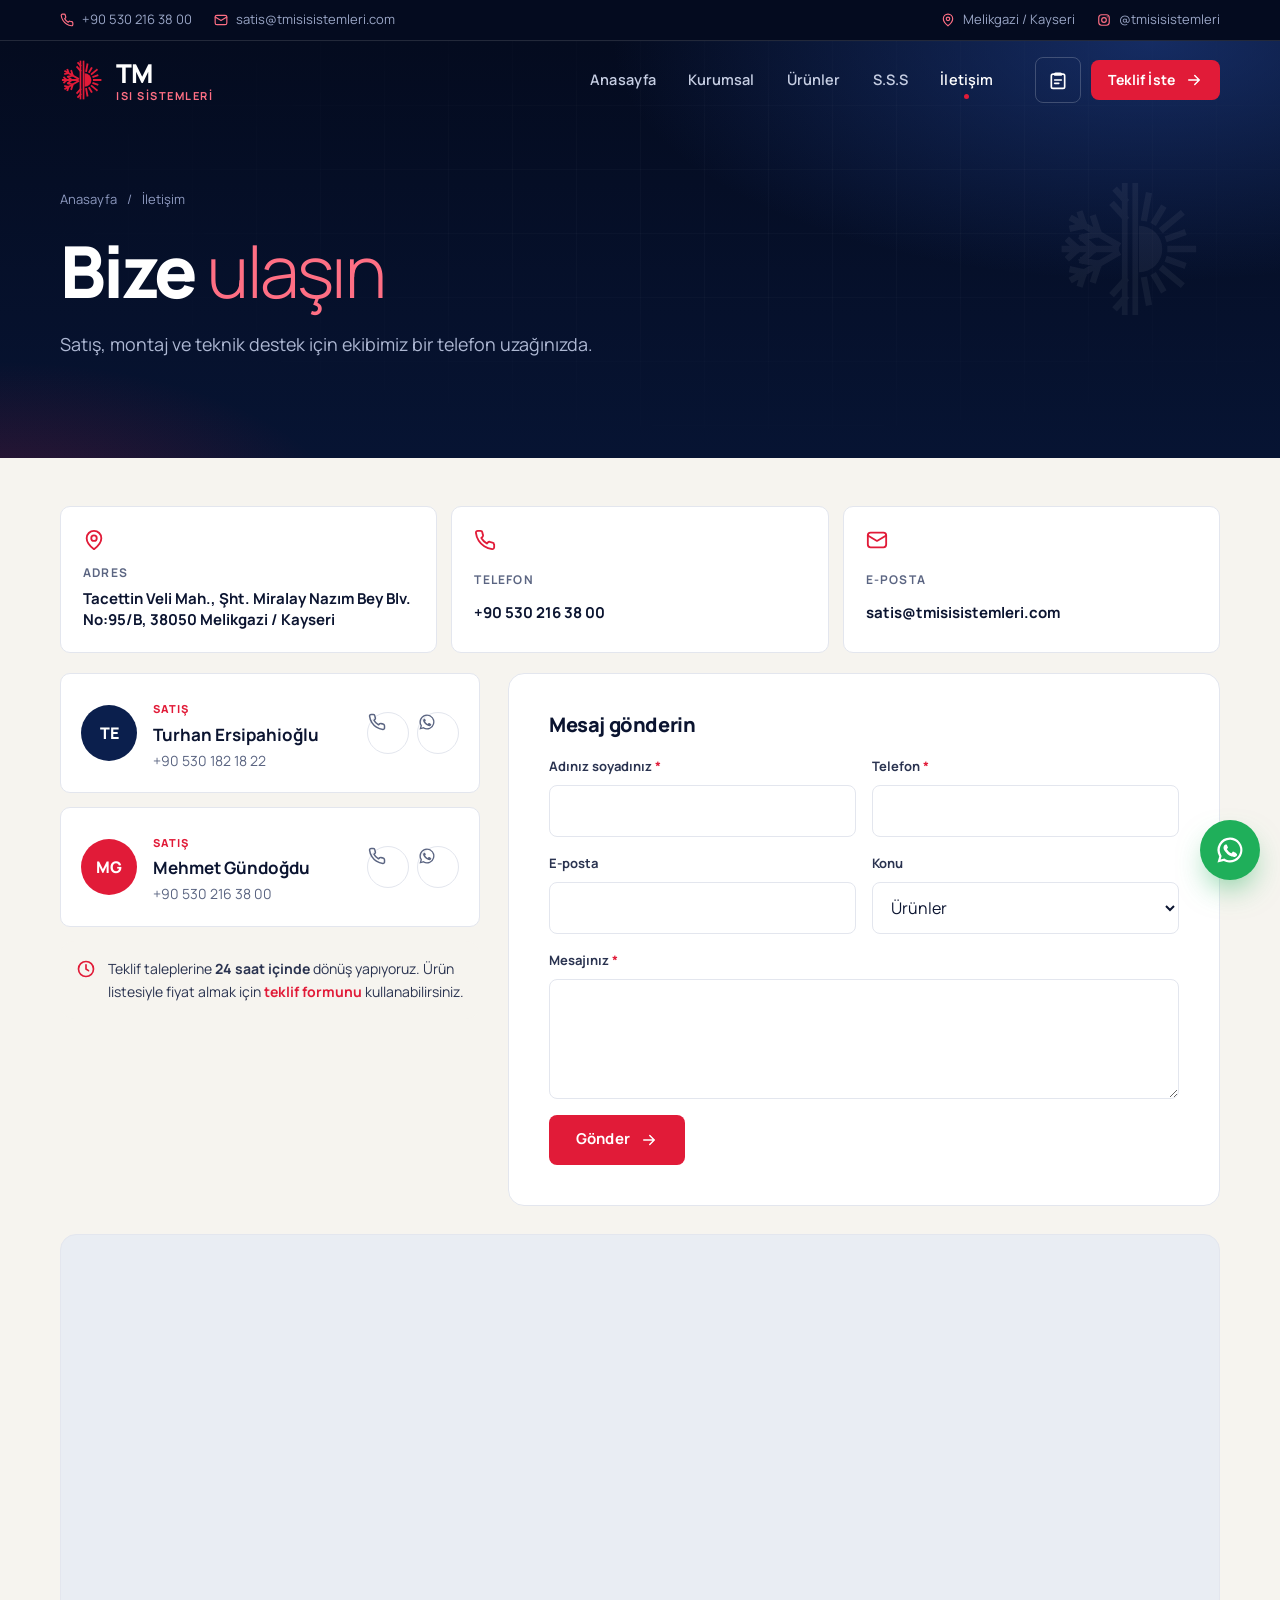
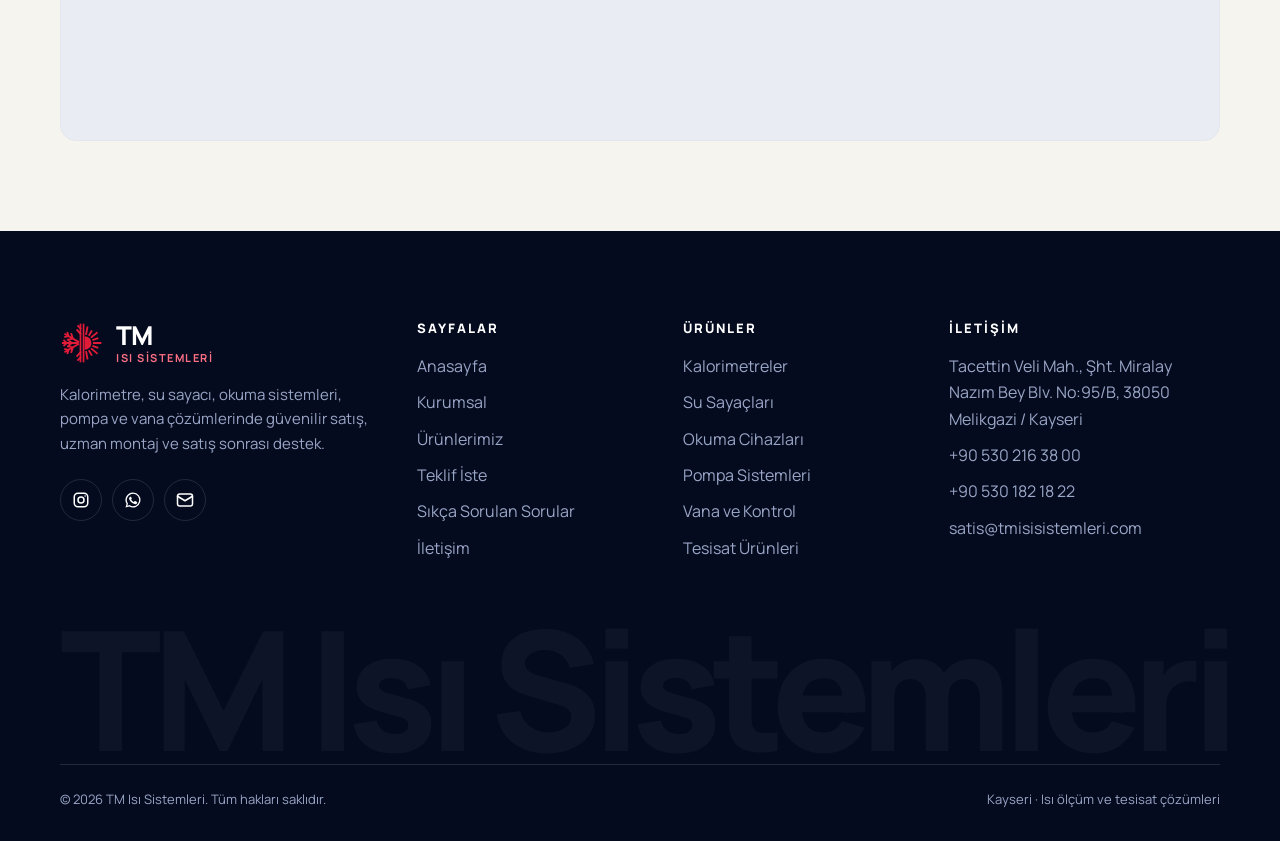
==== commit 7582d6f7: "Kurumsal görsel dil: fotoğraflı giriş, gerçek ürün fotoğraflı kategoriler, çizimler kaldırıldı" ====
--- a/iletisim.html
+++ b/iletisim.html
@@ -14,7 +14,7 @@
 <link rel="preconnect" href="https://fonts.googleapis.com">
 <link rel="preconnect" href="https://fonts.gstatic.com" crossorigin>
 <link href="https://fonts.googleapis.com/css2?family=JetBrains+Mono:wght@500;600&family=Manrope:wght@300;400;500;600;700;800&display=swap" rel="stylesheet">
-<link rel="stylesheet" href="assets/css/style.css?v=1792790046">
+<link rel="stylesheet" href="assets/css/style.css?v=1792981522">
 <script>document.documentElement.classList.add('js');try{if(sessionStorage.getItem('tm_pt')&&!matchMedia('(prefers-reduced-motion: reduce)').matches){document.documentElement.classList.add('pt-enter')}sessionStorage.removeItem('tm_pt')}catch(e){}</script>
 <script type="application/ld+json">{"@context":"https://schema.org","@type":"LocalBusiness","name":"TM Isı Sistemleri","image":"assets/img/favicon.svg","telephone":"+905302163800","email":"satis@tmisisistemleri.com","url":"https://kalorimetre.net","address":{"@type":"PostalAddress","streetAddress":"Tacettin Veli Mah., Şht. Miralay Nazım Bey Blv. No:95/B","addressLocality":"Melikgazi","addressRegion":"Kayseri","postalCode":"38050","addressCountry":"TR"},"sameAs":["https://www.instagram.com/tmisisistemleri/"]}</script>
 </head>
@@ -231,9 +231,8 @@
 </nav>
 <div class="toast" role="status" aria-live="polite"><svg><use href="#i-check"/></svg><span></span></div>
 
-<script src="assets/js/data.js?v=1792790046"></script>
-<script src="assets/js/photos.js?v=1792790046"></script>
-<script src="assets/js/illus.js?v=1792790046"></script>
-<script src="assets/js/app.js?v=1792790046"></script>
+<script src="assets/js/data.js?v=1792981522"></script>
+<script src="assets/js/photos.js?v=1792981522"></script>
+<script src="assets/js/app.js?v=1792981522"></script>
 </body>
 </html>
--- a/assets/css/style.css
+++ b/assets/css/style.css
@@ -832,3 +832,76 @@
   .panel { padding: 20px; }
 }
 @media (max-width: 600px) { .hero__pipes { opacity: .22; } }
+
+/* ---------- kurumsal görsel dil: fotoğraf tabanlı ---------- */
+.hero--photo { background: var(--navy-950); }
+.hero__bg { position: absolute; inset: 0; overflow: hidden; }
+.hero__bg img { width: 100%; height: 100%; object-fit: cover; object-position: 60% 50%; transform: scale(1.06); animation: heroZoom 14s cubic-bezier(.2, .6, .2, 1) forwards; }
+.hero__bg::after { content: ""; position: absolute; inset: 0;
+  background: linear-gradient(90deg, rgba(4, 11, 31, .95) 0%, rgba(4, 11, 31, .86) 34%, rgba(4, 11, 31, .45) 70%, rgba(4, 11, 31, .3) 100%),
+              linear-gradient(0deg, rgba(4, 11, 31, .85) 0%, rgba(4, 11, 31, 0) 35%); }
+@keyframes heroZoom { to { transform: scale(1); } }
+.hero--photo .wrap { grid-template-columns: 1fr; min-height: min(800px, 94svh); padding-top: 60px; padding-bottom: 150px; }
+.hero__copy { max-width: 660px; position: relative; }
+.hero__bar { position: absolute; left: 0; right: 0; bottom: 0; border-top: 1px solid rgba(255, 255, 255, .1); background: rgba(4, 11, 31, .55); backdrop-filter: blur(12px); -webkit-backdrop-filter: blur(12px); }
+.hero__bar .wrap { display: grid; grid-template-columns: repeat(4, 1fr); min-height: 0; padding-top: 0; padding-bottom: 0; }
+.hero__bar .wrap > div { display: flex; align-items: center; gap: 14px; padding: 24px 22px; border-left: 1px solid rgba(255, 255, 255, .1); color: #9AA6C6; font-size: 13px; line-height: 1.35; }
+.hero__bar .wrap > div:first-child { border-left: 0; padding-left: 0; }
+.hero__bar svg { width: 22px; height: 22px; color: #FF6F84; flex-shrink: 0; }
+.hero__bar b { display: block; color: #fff; font-size: 15px; font-weight: 700; margin-bottom: 2px; }
+
+.explain__media, .about__photo { position: relative; margin: 0; border-radius: var(--r-lg); overflow: hidden; box-shadow: var(--shadow-lg); }
+.explain__media img { width: 100%; aspect-ratio: 4 / 3.3; object-fit: cover; }
+.about__photo img { width: 100%; aspect-ratio: 4 / 4.6; object-fit: cover; object-position: 50% 30%; }
+.explain__media figcaption, .about__photo figcaption { position: absolute; left: 20px; bottom: 20px; right: 20px; max-width: 340px; background: #fff; border-radius: var(--r); padding: 16px 20px; border-left: 3px solid var(--red); box-shadow: var(--shadow); }
+.explain__media figcaption span, .about__photo figcaption span { display: block; font-size: 12px; color: var(--muted); letter-spacing: .04em; }
+.explain__media figcaption span { text-transform: uppercase; letter-spacing: .14em; font-weight: 700; font-size: 11px; }
+.explain__media figcaption b, .about__photo figcaption b { display: block; font-size: 17px; color: var(--ink); }
+.formula { font-family: var(--f-sans); font-weight: 600; }
+
+/* kategori kartları: gerçek ürün fotoğrafları */
+.cat__art::before { opacity: .5; }
+.cat__art img { position: relative; width: 66%; max-height: 230px; object-fit: contain; mix-blend-mode: multiply; transition: transform .8s var(--ease); }
+.cat:hover .cat__art img { transform: scale(1.04); }
+.cat--feature { position: relative; justify-content: flex-end; }
+.cat--feature .cat__art { position: absolute; inset: 0; padding: 0; background: var(--navy-900); }
+.cat--feature .cat__art::before { display: none; }
+.cat--feature .cat__art .cat__cover { width: 100%; height: 100%; max-height: none; object-fit: cover; mix-blend-mode: normal; }
+.cat--feature .cat__art::after { content: ""; position: absolute; inset: 0; background: linear-gradient(0deg, rgba(4, 11, 31, .95) 0%, rgba(4, 11, 31, .55) 45%, rgba(4, 11, 31, .1) 100%); }
+.cat--feature .cat__body { position: relative; z-index: 1; }
+.cat--wide .cat__art img { width: 46%; }
+
+/* fotoğrafı olmayan ürün */
+.ph { width: 84%; height: 84%; display: grid; place-content: center; justify-items: center; gap: 10px; border: 1px dashed var(--silver); border-radius: var(--r); color: var(--silver); background: #fff; }
+.ph svg { width: 52px; height: 52px; opacity: .55; }
+.ph small { font-size: 12px; color: var(--muted); letter-spacing: .04em; }
+.modal__art .ph { width: 100%; max-width: 380px; aspect-ratio: 1; height: auto; }
+.qitem .ico .ph { width: 44px; height: 40px; gap: 0; border: 0; background: none; }
+.qitem .ico .ph svg { width: 22px; height: 22px; }
+.qitem .ico .ph small { display: none; }
+
+/* filtre listesi: ikonsuz, sade */
+.f-cat { padding: 11px 14px; border-radius: 8px; }
+.f-cat.is-on { border-color: transparent; background: #fff; box-shadow: inset 3px 0 0 var(--red); color: var(--ink); }
+
+/* dekoratif dönen işaretler: sabit */
+.page-hero__snow, .cta-band__snow { animation: none; }
+.page-hero__snow { opacity: .05; }
+
+@media (max-width: 860px) {
+  .hero--photo .wrap { min-height: 0; padding-top: 48px; padding-bottom: 48px; }
+  .hero__bar { position: relative; }
+  .hero__bar .wrap { grid-template-columns: 1fr 1fr; }
+  .hero__bar .wrap > div { padding: 18px 14px; border-left: 0; border-top: 1px solid rgba(255, 255, 255, .08); }
+  .hero__bar .wrap > div:nth-child(odd) { padding-left: 0; }
+  .hero__bar .wrap > div:nth-child(even) { border-left: 1px solid rgba(255, 255, 255, .08); }
+  .hero__bg::after { background: linear-gradient(180deg, rgba(4, 11, 31, .62) 0%, rgba(4, 11, 31, .78) 45%, rgba(4, 11, 31, .94) 100%); }
+  .hero__bg img { object-position: 70% 50%; }
+  .about__photo img { aspect-ratio: 4 / 4; }
+}
+@media (max-width: 600px) {
+  .hero__bar b { font-size: 14px; }
+  .hero__bar .wrap > div { font-size: 12px; gap: 10px; }
+  .explain__media figcaption, .about__photo figcaption { left: 12px; right: 12px; bottom: 12px; padding: 12px 16px; }
+}
+.cat--feature .cat__n { color: #FF8193; }
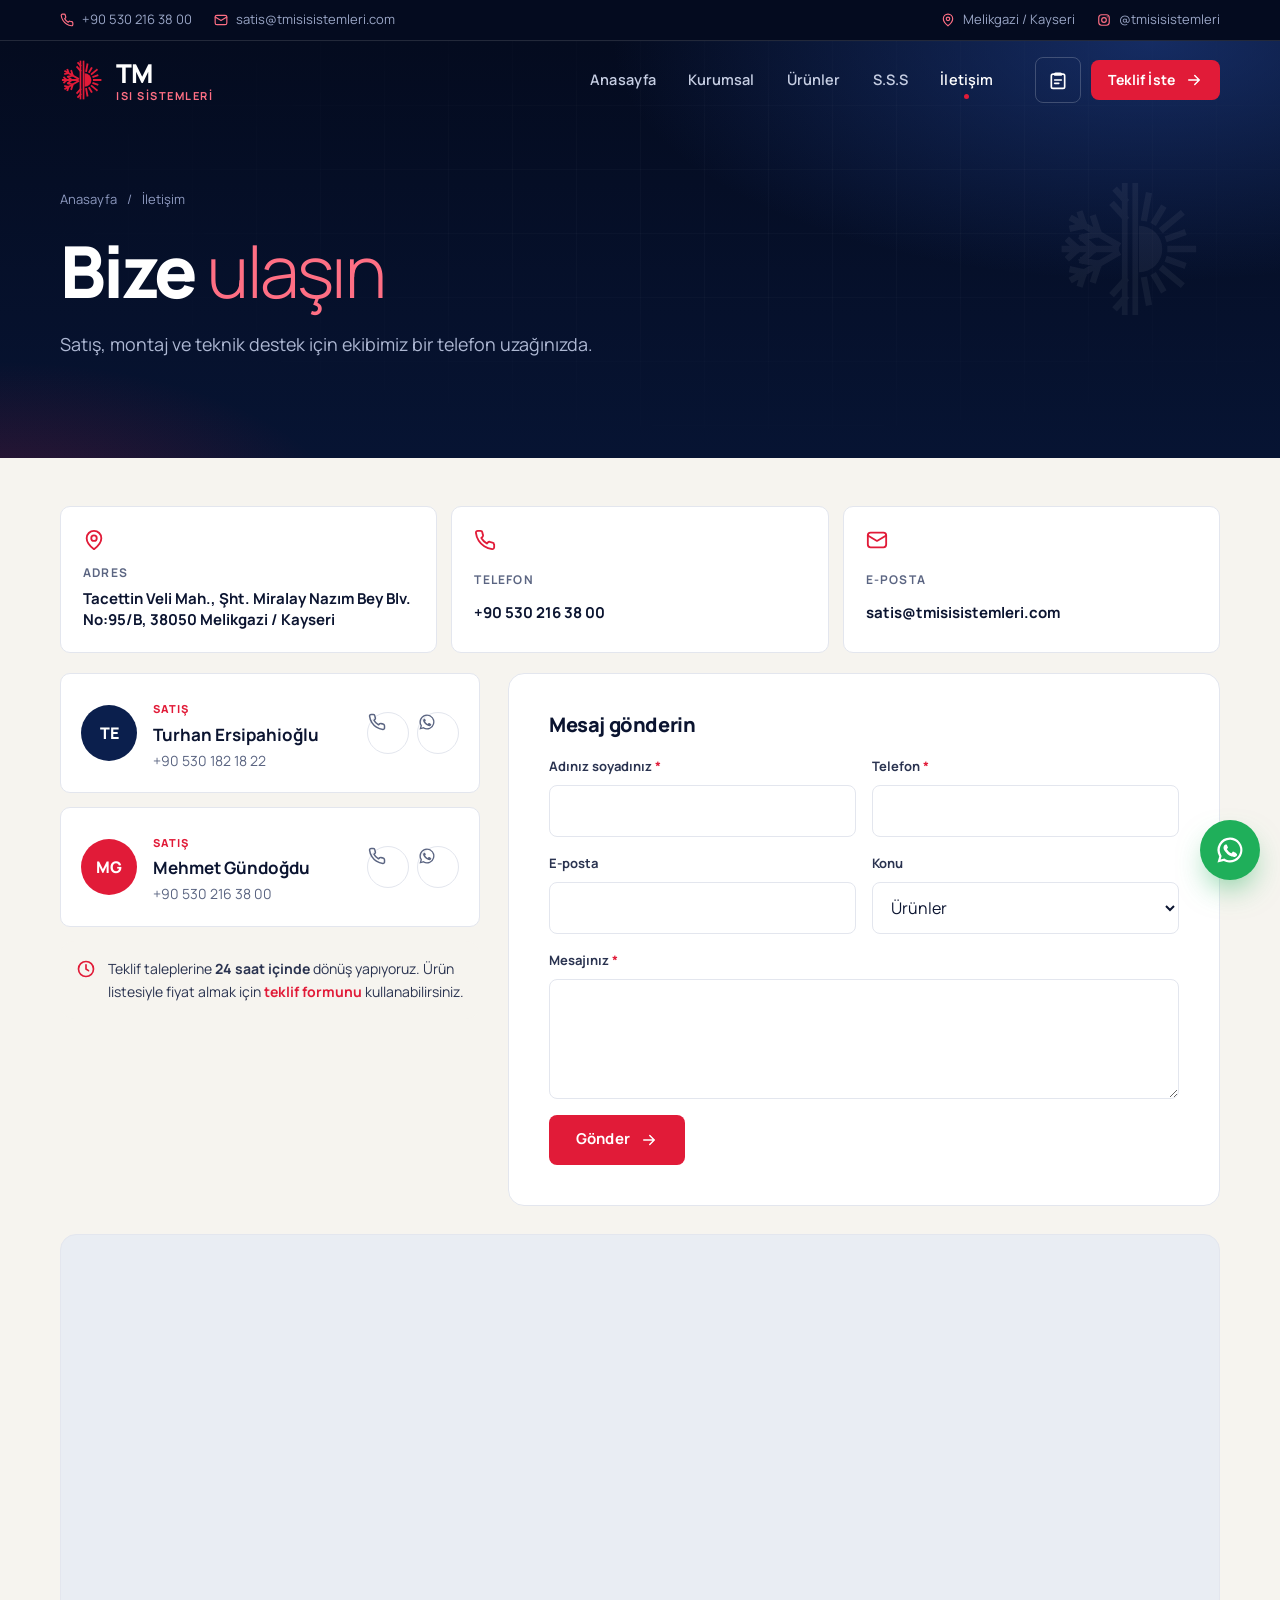
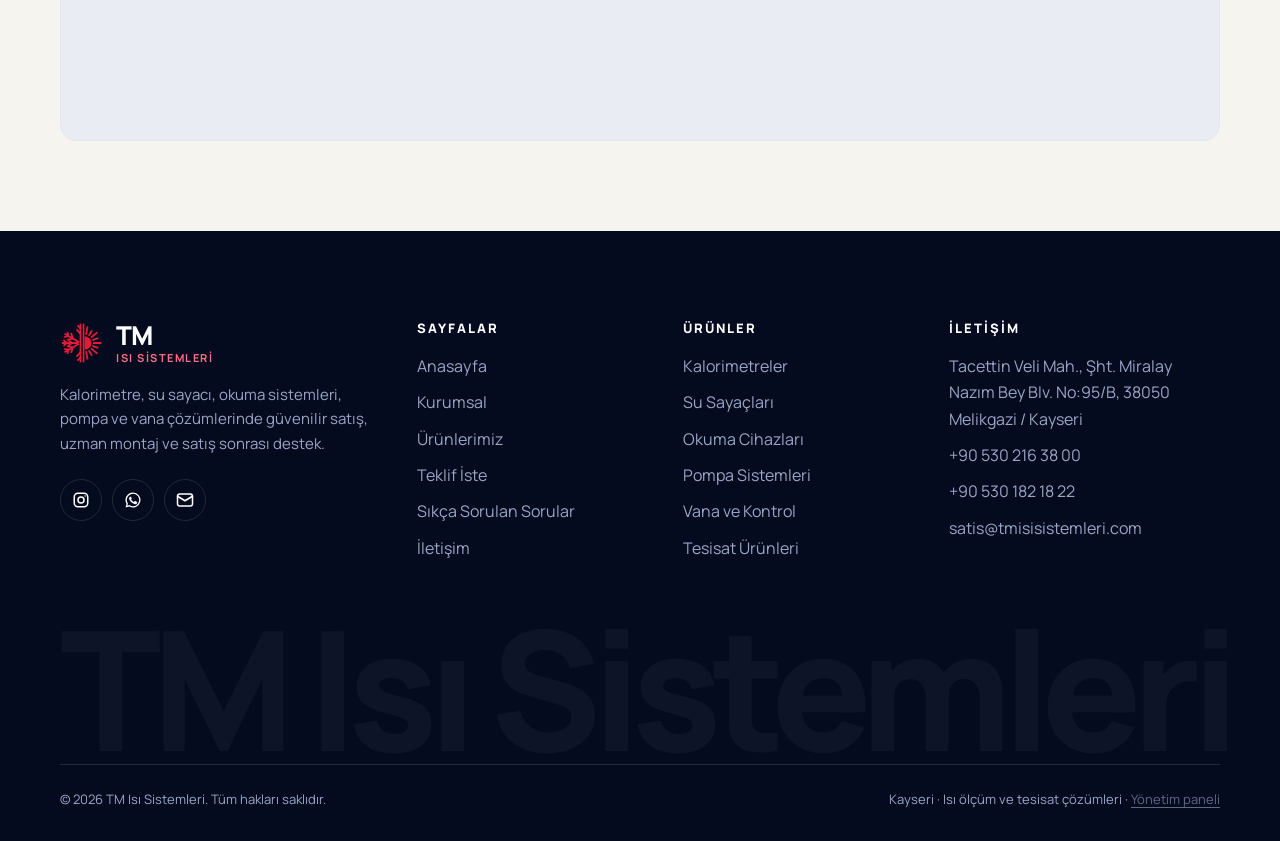
==== commit 56c591a8: "Yönetim paneli (demo modu): ürünler, kategoriler, sayfa düzenleyici, site ayarları, talepler" ====
--- a/iletisim.html
+++ b/iletisim.html
@@ -14,8 +14,8 @@
 <link rel="preconnect" href="https://fonts.googleapis.com">
 <link rel="preconnect" href="https://fonts.gstatic.com" crossorigin>
 <link href="https://fonts.googleapis.com/css2?family=JetBrains+Mono:wght@500;600&family=Manrope:wght@300;400;500;600;700;800&display=swap" rel="stylesheet">
-<link rel="stylesheet" href="assets/css/style.css?v=1792981522">
-<script>document.documentElement.classList.add('js');try{if(sessionStorage.getItem('tm_pt')&&!matchMedia('(prefers-reduced-motion: reduce)').matches){document.documentElement.classList.add('pt-enter')}sessionStorage.removeItem('tm_pt')}catch(e){}</script>
+<link rel="stylesheet" href="assets/css/style.css?v=1793162514">
+<script>document.documentElement.classList.add('js');try{var d=document.documentElement,rm=matchMedia('(prefers-reduced-motion: reduce)').matches;if(sessionStorage.getItem('tm_pt')){if(!rm)d.classList.add('pt-enter')}else if(!sessionStorage.getItem('tm_intro')){if(!rm)d.classList.add('pt-intro')}sessionStorage.setItem('tm_intro','1');sessionStorage.removeItem('tm_pt')}catch(e){}</script>
 <script type="application/ld+json">{"@context":"https://schema.org","@type":"LocalBusiness","name":"TM Isı Sistemleri","image":"assets/img/favicon.svg","telephone":"+905302163800","email":"satis@tmisisistemleri.com","url":"https://kalorimetre.net","address":{"@type":"PostalAddress","streetAddress":"Tacettin Veli Mah., Şht. Miralay Nazım Bey Blv. No:95/B","addressLocality":"Melikgazi","addressRegion":"Kayseri","postalCode":"38050","addressCountry":"TR"},"sameAs":["https://www.instagram.com/tmisisistemleri/"]}</script>
 </head>
 <body data-page="iletisim">
@@ -218,7 +218,7 @@
     <div class="footer__big" aria-hidden="true">TM Isı Sistemleri</div>
     <div class="footer__bottom">
       <span>© <span data-year>2026</span> TM Isı Sistemleri. Tüm hakları saklıdır.</span>
-      <span>Kayseri · Isı ölçüm ve tesisat çözümleri</span>
+      <span>Kayseri · Isı ölçüm ve tesisat çözümleri · <a href="panel/" class="footer__admin">Yönetim paneli</a></span>
     </div>
   </div>
 </footer>
@@ -231,8 +231,10 @@
 </nav>
 <div class="toast" role="status" aria-live="polite"><svg><use href="#i-check"/></svg><span></span></div>
 
-<script src="assets/js/data.js?v=1792981522"></script>
-<script src="assets/js/photos.js?v=1792981522"></script>
-<script src="assets/js/app.js?v=1792981522"></script>
+<script src="assets/js/data.js?v=1793162514"></script>
+<script src="assets/js/photos.js?v=1793162514"></script>
+<script src="assets/js/store.js?v=1793162514"></script>
+<script src="assets/js/content.js?v=1793162514"></script>
+<script src="assets/js/app.js?v=1793162514"></script>
 </body>
 </html>
--- a/assets/css/style.css
+++ b/assets/css/style.css
@@ -905,3 +905,30 @@
   .explain__media figcaption, .about__photo figcaption { left: 12px; right: 12px; bottom: 12px; padding: 12px 16px; }
 }
 .cat--feature .cat__n { color: #FF8193; }
+
+/* ilk açılış: aynı 3D logo, gel–bekle–git */
+html.pt-intro .pt { visibility: visible; pointer-events: auto; }
+html.pt-intro .pt__panel { transform: none; animation: ptPanelOut .6s 1.2s cubic-bezier(.76, 0, .24, 1) forwards; }
+html.pt-intro .pt__logo { animation: ptLogoIn .55s .12s cubic-bezier(.2, .8, .2, 1) forwards, ptLogoOut .45s .9s cubic-bezier(.5, 0, .75, 0) forwards; }
+html.pt-intro .pt__mark { animation: ptSpin 1s .12s cubic-bezier(.2, .8, .2, 1) both; }
+html.pt-intro .pt__sub { animation: ptSub .5s .4s ease both; }
+@keyframes ptSub { from { opacity: 0; letter-spacing: .6em; } to { opacity: 1; } }
+html.pt-intro .hero h1 .line > span { animation-delay: 1.45s; }
+html.pt-intro .hero h1 .line:nth-child(2) > span { animation-delay: 1.57s; }
+html.pt-intro .hero h1 .line:nth-child(3) > span { animation-delay: 1.69s; }
+html.pt-intro .hero__bg img { animation-delay: 1.2s; }
+
+/* ---------- panel entegrasyonu ---------- */
+.hero__bar em { display: block; font-style: normal; }
+.brand__img { height: 46px; width: auto; max-width: 220px; object-fit: contain; }
+.pt__img { max-height: 130px; max-width: 70vw; object-fit: contain; }
+.footer__admin { color: inherit; opacity: .6; text-decoration: underline; text-underline-offset: 3px; }
+.footer__admin:hover { opacity: 1; }
+html.tm-edit .pt { display: none; }
+html.tm-edit [data-k] { cursor: text; border-radius: 3px; transition: outline-color .15s, background .15s; outline: 1.5px dashed transparent; outline-offset: 3px; }
+html.tm-edit [data-k]:hover { outline-color: rgba(225, 27, 56, .65); background: rgba(225, 27, 56, .05); }
+html.tm-edit [data-k][contenteditable] { outline: 2px solid var(--red); background: rgba(255, 255, 255, .08); }
+html.tm-edit .tm-img { cursor: pointer; transition: filter .2s, outline-color .2s; outline: 2px dashed transparent; outline-offset: -2px; }
+html.tm-edit .tm-img:hover { filter: brightness(.85); outline-color: var(--red); }
+.tm-imgbtn { position: absolute; top: 96px; right: 24px; z-index: 5; background: var(--red); color: #fff; border: 0; border-radius: 8px; padding: 10px 14px; font-weight: 700; font-size: 13px; box-shadow: var(--shadow); }
+html.tm-edit .wa-float, html.tm-edit .mbar { display: none; }
